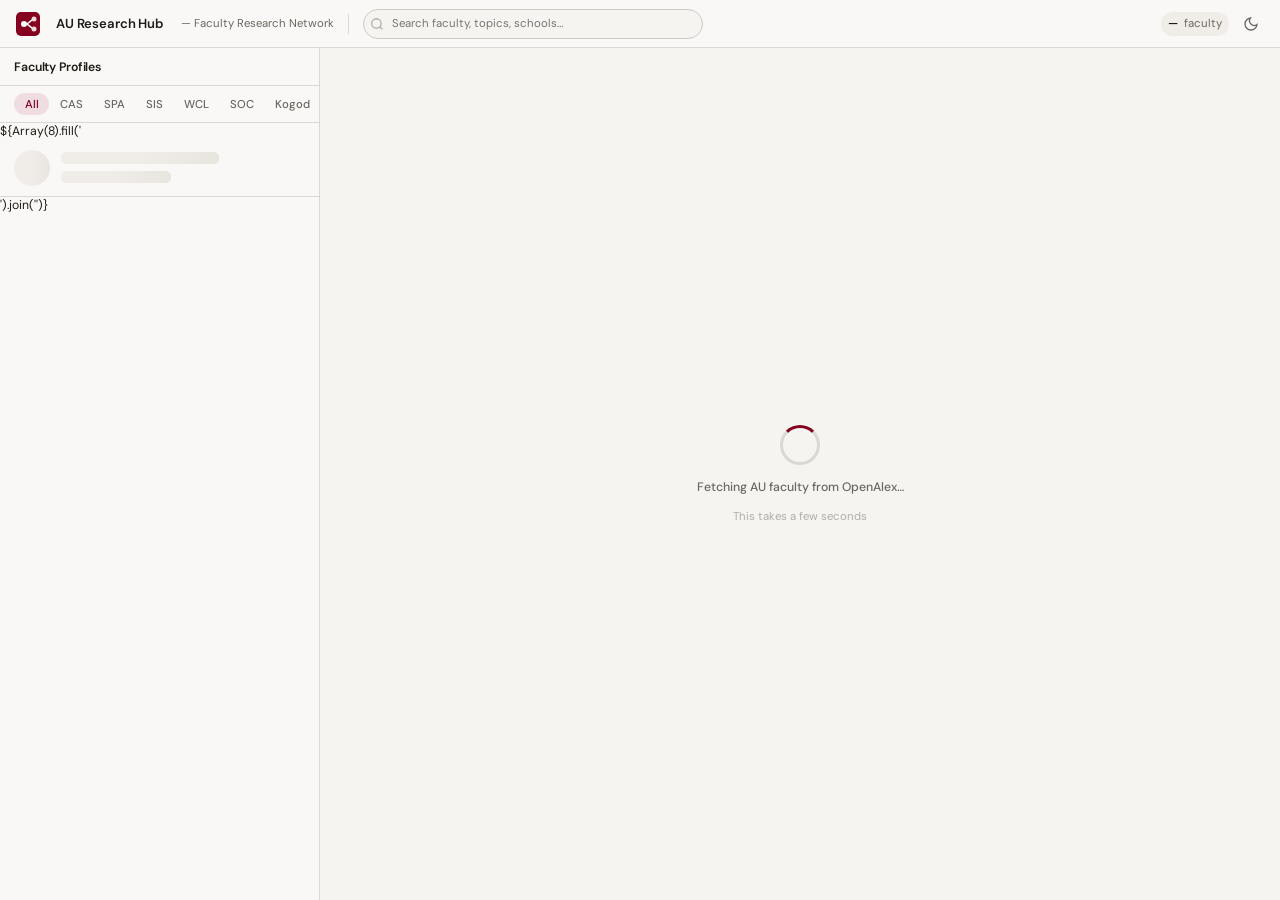
==== index.html @ 13ece017 "Rename au-faculty-network-v2.html to index.html" ====
<!DOCTYPE html>
<html lang="en">
<head>
<meta charset="UTF-8">
<meta name="viewport" content="width=device-width, initial-scale=1.0">
<title>AU Faculty Research Hub v2 — with Grant Data</title>
<link rel="preconnect" href="https://fonts.googleapis.com">
<link rel="preconnect" href="https://fonts.gstatic.com" crossorigin>
<link href="https://fonts.googleapis.com/css2?family=DM+Sans:ital,opsz,wght@0,9..40,300..700;1,9..40,300..700&display=swap" rel="stylesheet">
<script src="https://d3js.org/d3.v7.min.js"></script>
<style>
/* ============================================================
   ART DIRECTION: Academic research tool → precise, authoritative, warm
   Palette: AU red accent (#84001E) on warm neutrals
   Typography: DM Sans — clean, professional, legible at small sizes
   Density: dense (data-heavy dashboard)
   ============================================================ */

:root, [data-theme="light"] {
  --color-bg:             #f6f4f1;
  --color-surface:        #f9f8f6;
  --color-surface-2:      #fdfcfb;
  --color-surface-offset: #f0ede9;
  --color-surface-dynamic:#e8e4de;
  --color-divider:        #dbd8d2;
  --color-border:         #cec9c2;
  --color-text:           #1e1b16;
  --color-text-muted:     #6b6760;
  --color-text-faint:     #b0ada8;
  --color-text-inverse:   #f9f8f6;
  --color-primary:        #84001E;
  --color-primary-hover:  #6a0018;
  --color-primary-active: #500012;
  --color-primary-highlight: #f0dde1;
  --color-success:        #3a7a22;
  --color-gold:           #b07a00;
  --color-blue:           #005a8e;
  --color-purple:         #6a2faa;
  --color-teal:           #017070;
  --color-orange:         #b85c00;
  --radius-sm: 0.375rem;
  --radius-md: 0.5rem;
  --radius-lg: 0.75rem;
  --radius-xl: 1rem;
  --radius-full: 9999px;
  --shadow-sm: 0 1px 2px oklch(0.2 0.01 50 / 0.06);
  --shadow-md: 0 4px 12px oklch(0.2 0.01 50 / 0.09);
  --shadow-lg: 0 12px 32px oklch(0.2 0.01 50 / 0.13);
  --transition: 160ms cubic-bezier(0.16, 1, 0.3, 1);
  --font-body: 'DM Sans', 'Helvetica Neue', sans-serif;
  --text-xs:   clamp(0.75rem,  0.7rem  + 0.25vw, 0.8125rem);
  --text-sm:   clamp(0.8125rem,0.78rem + 0.2vw,  0.875rem);
  --text-base: clamp(0.875rem, 0.85rem + 0.2vw,  0.9375rem);
  --text-lg:   clamp(1rem,     0.95rem + 0.35vw, 1.125rem);
  --text-xl:   clamp(1.125rem, 1rem    + 0.75vw, 1.375rem);
  --space-1: 0.25rem; --space-2: 0.5rem; --space-3: 0.75rem;
  --space-4: 1rem;    --space-5: 1.25rem;--space-6: 1.5rem;
  --space-8: 2rem;    --space-10: 2.5rem;--space-12: 3rem;
}
[data-theme="dark"] {
  --color-bg:             #141210;
  --color-surface:        #1a1714;
  --color-surface-2:      #1e1c19;
  --color-surface-offset: #1c1a17;
  --color-surface-dynamic:#2a2825;
  --color-divider:        #242220;
  --color-border:         #363330;
  --color-text:           #ccc9c4;
  --color-text-muted:     #766f67;
  --color-text-faint:     #504c47;
  --color-text-inverse:   #2a2724;
  --color-primary:        #e05a7a;
  --color-primary-hover:  #f07090;
  --color-primary-active: #f890a8;
  --color-primary-highlight: #3a1f24;
  --color-success:        #5faa3f;
  --color-gold:           #e8af34;
  --color-blue:           #5591c7;
  --color-purple:         #a86fdf;
  --color-teal:           #4f98a3;
  --color-orange:         #fdab43;
  --shadow-sm: 0 1px 2px oklch(0 0 0 / 0.25);
  --shadow-md: 0 4px 12px oklch(0 0 0 / 0.35);
  --shadow-lg: 0 12px 32px oklch(0 0 0 / 0.45);
}
@media (prefers-color-scheme: dark) {
  :root:not([data-theme]) {
    --color-bg: #141210; --color-surface: #1a1714; --color-surface-2: #1e1c19;
    --color-surface-offset: #1c1a17; --color-surface-dynamic: #2a2825;
    --color-divider: #242220; --color-border: #363330;
    --color-text: #ccc9c4; --color-text-muted: #766f67; --color-text-faint: #504c47;
    --color-text-inverse: #2a2724;
    --color-primary: #e05a7a; --color-primary-hover: #f07090; --color-primary-active: #f890a8;
    --color-primary-highlight: #3a1f24;
    --shadow-sm: 0 1px 2px oklch(0 0 0 / 0.25);
    --shadow-md: 0 4px 12px oklch(0 0 0 / 0.35);
    --shadow-lg: 0 12px 32px oklch(0 0 0 / 0.45);
  }
}

*, *::before, *::after { box-sizing: border-box; margin: 0; padding: 0; }
html, body { height: 100%; overflow: hidden; font-family: var(--font-body); font-size: var(--text-sm); color: var(--color-text); background: var(--color-bg); -webkit-font-smoothing: antialiased; }
button { cursor: pointer; border: none; background: none; font: inherit; color: inherit; }
input { font: inherit; color: inherit; }
a { color: var(--color-primary); text-decoration: none; }
a:hover { text-decoration: underline; }
::selection { background: oklch(from var(--color-primary) l c h / 0.18); color: var(--color-text); }
:focus-visible { outline: 2px solid var(--color-primary); outline-offset: 2px; border-radius: var(--radius-sm); }
@media (prefers-reduced-motion: reduce) { *, *::before, *::after { animation-duration: 0.01ms !important; transition-duration: 0.01ms !important; } }

/* ── App Shell ── */
.app {
  display: grid;
  grid-template-columns: 320px 1fr;
  grid-template-rows: 48px 1fr;
  height: 100dvh;
}

/* ── Top Bar ── */
.topbar {
  grid-column: 1 / -1;
  display: flex;
  align-items: center;
  gap: var(--space-4);
  padding: 0 var(--space-4);
  background: var(--color-surface);
  border-bottom: 1px solid var(--color-divider);
  z-index: 20;
}
.topbar-logo {
  display: flex;
  align-items: center;
  gap: var(--space-2);
  flex-shrink: 0;
}
.topbar-logo svg { width: 28px; height: 28px; }
.topbar-title {
  font-size: var(--text-base);
  font-weight: 600;
  letter-spacing: -0.01em;
  white-space: nowrap;
}
.topbar-subtitle {
  font-size: var(--text-xs);
  color: var(--color-text-muted);
  margin-left: var(--space-1);
  display: none;
}
@media (min-width: 700px) { .topbar-subtitle { display: inline; } }
.topbar-divider { width: 1px; height: 20px; background: var(--color-divider); flex-shrink: 0; }
.topbar-search {
  flex: 1;
  max-width: 340px;
  position: relative;
}
.topbar-search input {
  width: 100%;
  height: 30px;
  padding: 0 var(--space-3) 0 var(--space-8);
  background: var(--color-bg);
  border: 1px solid var(--color-border);
  border-radius: var(--radius-full);
  font-size: var(--text-xs);
  outline: none;
  transition: border-color var(--transition), box-shadow var(--transition);
}
.topbar-search input:focus { border-color: var(--color-primary); box-shadow: 0 0 0 3px oklch(from var(--color-primary) l c h / 0.12); }
.topbar-search .search-icon {
  position: absolute;
  left: var(--space-2);
  top: 50%;
  transform: translateY(-50%);
  color: var(--color-text-faint);
  pointer-events: none;
}
.topbar-actions { display: flex; align-items: center; gap: var(--space-2); margin-left: auto; }
.btn-icon {
  width: 30px; height: 30px;
  display: flex; align-items: center; justify-content: center;
  border-radius: var(--radius-md);
  color: var(--color-text-muted);
  transition: background var(--transition), color var(--transition);
}
.btn-icon:hover { background: var(--color-surface-offset); color: var(--color-text); }
.stat-pill {
  display: flex; align-items: center; gap: var(--space-1);
  padding: 0 var(--space-2);
  height: 24px;
  background: var(--color-surface-offset);
  border-radius: var(--radius-full);
  font-size: var(--text-xs);
  color: var(--color-text-muted);
  white-space: nowrap;
}
.stat-pill strong { color: var(--color-text); font-weight: 600; }

/* ── Left Panel: Profiles Directory ── */
.profiles-panel {
  grid-column: 1;
  grid-row: 2;
  display: flex;
  flex-direction: column;
  background: var(--color-surface);
  border-right: 1px solid var(--color-divider);
  overflow: hidden;
}
.panel-header {
  padding: var(--space-3) var(--space-4);
  border-bottom: 1px solid var(--color-divider);
  display: flex;
  align-items: center;
  justify-content: space-between;
  flex-shrink: 0;
}
.panel-header h2 {
  font-size: var(--text-sm);
  font-weight: 600;
  letter-spacing: -0.01em;
}
.panel-tabs {
  display: flex;
  gap: 0;
  padding: var(--space-2) var(--space-4);
  border-bottom: 1px solid var(--color-divider);
  flex-shrink: 0;
  overflow-x: auto;
}
.panel-tab {
  padding: var(--space-1) var(--space-3);
  font-size: var(--text-xs);
  font-weight: 500;
  border-radius: var(--radius-full);
  color: var(--color-text-muted);
  white-space: nowrap;
  transition: background var(--transition), color var(--transition);
}
.panel-tab:hover { background: var(--color-surface-offset); color: var(--color-text); }
.panel-tab.active { background: var(--color-primary-highlight); color: var(--color-primary); }
.panel-tab.active:hover { background: var(--color-primary-highlight); }
.profiles-list {
  flex: 1;
  overflow-y: auto;
  overscroll-behavior: contain;
}
.profile-card {
  display: flex;
  align-items: flex-start;
  gap: var(--space-3);
  padding: var(--space-3) var(--space-4);
  border-bottom: 1px solid var(--color-divider);
  cursor: pointer;
  transition: background var(--transition);
  position: relative;
}
.profile-card:hover { background: var(--color-surface-offset); }
.profile-card.active { background: var(--color-primary-highlight); }
.profile-avatar {
  width: 36px; height: 36px;
  border-radius: var(--radius-full);
  display: flex; align-items: center; justify-content: center;
  font-weight: 700;
  font-size: var(--text-sm);
  flex-shrink: 0;
  color: white;
}
.profile-info { flex: 1; min-width: 0; }
.profile-name {
  font-size: var(--text-sm);
  font-weight: 600;
  letter-spacing: -0.01em;
  white-space: nowrap;
  overflow: hidden;
  text-overflow: ellipsis;
}
.profile-dept {
  font-size: var(--text-xs);
  color: var(--color-text-muted);
  margin-top: 1px;
  white-space: nowrap;
  overflow: hidden;
  text-overflow: ellipsis;
}
.profile-meta {
  display: flex;
  gap: var(--space-2);
  margin-top: var(--space-1);
  flex-wrap: wrap;
}
.profile-badge {
  font-size: 11px;
  padding: 1px var(--space-2);
  border-radius: var(--radius-full);
  font-weight: 500;
  background: var(--color-surface-offset);
  color: var(--color-text-muted);
  border: 1px solid var(--color-border);
}
.profile-stat {
  font-size: 11px;
  color: var(--color-text-muted);
  display: flex; align-items: center; gap: 2px;
}
.profile-seeking {
  position: absolute;
  top: var(--space-3);
  right: var(--space-3);
  width: 8px; height: 8px;
  border-radius: 50%;
  background: var(--color-success);
  border: 2px solid var(--color-surface);
  title: "Open to collaboration";
}
/* skeleton */
@keyframes shimmer { 0%{background-position:-200% 0} 100%{background-position:200% 0} }
.skeleton {
  background: linear-gradient(90deg, var(--color-surface-offset) 25%, var(--color-surface-dynamic) 50%, var(--color-surface-offset) 75%);
  background-size: 200% 100%;
  animation: shimmer 1.4s ease-in-out infinite;
  border-radius: var(--radius-sm);
}
.skel-card { padding: var(--space-3) var(--space-4); display:flex; gap:var(--space-3); border-bottom:1px solid var(--color-divider); }
.skel-avatar { width:36px; height:36px; border-radius:50%; flex-shrink:0; }
.skel-lines { flex:1; display:flex; flex-direction:column; gap:var(--space-2); padding-top:2px; }
.skel-line { height:12px; }

/* ── Right Panel: Network Map ── */
.network-panel {
  grid-column: 2;
  grid-row: 2;
  display: flex;
  flex-direction: column;
  overflow: hidden;
  position: relative;
}
.network-toolbar {
  display: flex;
  align-items: center;
  gap: var(--space-3);
  padding: var(--space-2) var(--space-4);
  background: var(--color-surface);
  border-bottom: 1px solid var(--color-divider);
  flex-shrink: 0;
  flex-wrap: wrap;
}
.toolbar-label {
  font-size: var(--text-xs);
  color: var(--color-text-muted);
  font-weight: 500;
  white-space: nowrap;
}
.filter-chips {
  display: flex;
  gap: var(--space-1);
  flex-wrap: wrap;
}
.chip {
  padding: 3px var(--space-3);
  font-size: var(--text-xs);
  font-weight: 500;
  border-radius: var(--radius-full);
  border: 1px solid var(--color-border);
  background: var(--color-surface-2);
  color: var(--color-text-muted);
  cursor: pointer;
  transition: all var(--transition);
  white-space: nowrap;
}
.chip:hover { border-color: var(--color-primary); color: var(--color-primary); }
.chip.active { background: var(--color-primary); border-color: var(--color-primary); color: white; }
.toolbar-sep { width:1px; height:18px; background:var(--color-divider); flex-shrink:0; }
.slider-group { display:flex; align-items:center; gap:var(--space-2); }
.slider-group input[type=range] {
  width: 80px;
  accent-color: var(--color-primary);
  cursor: pointer;
}
.btn-reset {
  padding: 4px var(--space-3);
  font-size: var(--text-xs);
  font-weight: 500;
  border-radius: var(--radius-md);
  border: 1px solid var(--color-border);
  background: var(--color-surface-2);
  color: var(--color-text-muted);
  transition: all var(--transition);
  margin-left: auto;
}
.btn-reset:hover { border-color: var(--color-text-muted); color: var(--color-text); }

/* ── SVG Canvas ── */
#network-svg {
  flex: 1;
  width: 100%;
  height: 100%;
  display: block;
  cursor: grab;
}
#network-svg:active { cursor: grabbing; }

/* ── Profile Detail Drawer ── */
.detail-drawer {
  position: absolute;
  top: 0; right: 0;
  width: 340px;
  height: 100%;
  background: var(--color-surface-2);
  border-left: 1px solid var(--color-divider);
  display: flex;
  flex-direction: column;
  transform: translateX(100%);
  transition: transform 280ms cubic-bezier(0.16, 1, 0.3, 1);
  z-index: 10;
  overflow: hidden;
  box-shadow: var(--shadow-lg);
}
.detail-drawer.open { transform: translateX(0); }
.drawer-header {
  padding: var(--space-4);
  border-bottom: 1px solid var(--color-divider);
  display: flex;
  align-items: flex-start;
  gap: var(--space-3);
  flex-shrink: 0;
}
.drawer-avatar {
  width: 48px; height: 48px;
  border-radius: var(--radius-full);
  display: flex; align-items: center; justify-content: center;
  font-weight: 700;
  font-size: var(--text-lg);
  color: white;
  flex-shrink: 0;
}
.drawer-name-block { flex: 1; min-width: 0; }
.drawer-name { font-size: var(--text-lg); font-weight: 700; letter-spacing: -0.02em; line-height: 1.2; }
.drawer-dept { font-size: var(--text-xs); color: var(--color-text-muted); margin-top: 2px; }
.drawer-school-badge {
  display: inline-block;
  margin-top: var(--space-1);
  padding: 2px var(--space-2);
  border-radius: var(--radius-full);
  font-size: 11px;
  font-weight: 600;
  color: white;
}
.btn-close-drawer {
  width: 28px; height: 28px;
  display: flex; align-items: center; justify-content: center;
  border-radius: var(--radius-md);
  color: var(--color-text-muted);
  flex-shrink: 0;
  transition: background var(--transition);
}
.btn-close-drawer:hover { background: var(--color-surface-offset); color: var(--color-text); }
.drawer-stats {
  display: grid;
  grid-template-columns: 1fr 1fr 1fr;
  gap: 1px;
  background: var(--color-divider);
  flex-shrink: 0;
}
.drawer-stat {
  padding: var(--space-3);
  background: var(--color-surface-2);
  text-align: center;
}
.drawer-stat-value {
  font-size: var(--text-xl);
  font-weight: 700;
  letter-spacing: -0.02em;
  font-variant-numeric: tabular-nums;
}
.drawer-stat-label {
  font-size: var(--text-xs);
  color: var(--color-text-muted);
  margin-top: 1px;
}
.drawer-body {
  flex: 1;
  overflow-y: auto;
  overscroll-behavior: contain;
  padding: var(--space-4);
}
.drawer-section-title {
  font-size: var(--text-xs);
  font-weight: 600;
  text-transform: uppercase;
  letter-spacing: 0.06em;
  color: var(--color-text-muted);
  margin-bottom: var(--space-2);
  margin-top: var(--space-4);
}
.drawer-section-title:first-child { margin-top: 0; }
.topic-chips { display: flex; flex-wrap: wrap; gap: var(--space-1); margin-bottom: var(--space-2); }
.topic-chip {
  padding: 3px var(--space-2);
  font-size: 11px;
  border-radius: var(--radius-full);
  background: var(--color-surface-offset);
  color: var(--color-text-muted);
  border: 1px solid var(--color-border);
}
.pub-item {
  padding: var(--space-2) 0;
  border-bottom: 1px solid var(--color-divider);
  font-size: var(--text-xs);
  line-height: 1.5;
}
.pub-item:last-child { border-bottom: none; }
.pub-title { color: var(--color-text); font-weight: 500; }
.pub-meta { color: var(--color-text-muted); margin-top: 2px; }
.collab-item {
  display: flex;
  align-items: center;
  gap: var(--space-2);
  padding: var(--space-2) var(--space-2);
  border-radius: var(--radius-md);
  cursor: pointer;
  transition: background var(--transition);
  text-decoration: none;
  color: inherit;
}
.collab-item:hover { background: var(--color-surface-offset); }
.collab-avatar {
  width: 28px; height: 28px;
  border-radius: var(--radius-full);
  display: flex; align-items: center; justify-content: center;
  font-size: 11px; font-weight: 700; color: white;
  flex-shrink: 0;
}
.collab-name { font-size: var(--text-xs); font-weight: 600; }
.collab-shared { font-size: 11px; color: var(--color-text-muted); }
.drawer-openalex-link {
  display: flex;
  align-items: center;
  gap: var(--space-1);
  padding: var(--space-3) var(--space-4);
  border-top: 1px solid var(--color-divider);
  font-size: var(--text-xs);
  color: var(--color-text-muted);
  text-decoration: none;
  flex-shrink: 0;
  transition: background var(--transition);
}
.drawer-openalex-link:hover { background: var(--color-surface-offset); color: var(--color-text); text-decoration: none; }

/* ── Loading overlay ── */
.loading-overlay {
  position: absolute;
  inset: 0;
  display: flex;
  flex-direction: column;
  align-items: center;
  justify-content: center;
  background: var(--color-bg);
  z-index: 30;
  gap: var(--space-4);
  transition: opacity 400ms ease;
}
.loading-overlay.hidden { opacity: 0; pointer-events: none; }
.loading-spinner {
  width: 40px; height: 40px;
  border: 3px solid var(--color-divider);
  border-top-color: var(--color-primary);
  border-radius: 50%;
  animation: spin 0.8s linear infinite;
}
@keyframes spin { to { transform: rotate(360deg); } }
.loading-text { font-size: var(--text-sm); color: var(--color-text-muted); font-weight: 500; }
.loading-sub { font-size: var(--text-xs); color: var(--color-text-faint); }

/* ── Empty / Error states ── */
.empty-state {
  display: flex; flex-direction: column; align-items: center;
  justify-content: center; padding: var(--space-10); text-align: center;
  color: var(--color-text-muted); height: 200px;
}
.empty-state svg { color: var(--color-text-faint); margin-bottom: var(--space-3); }
.empty-state p { font-size: var(--text-xs); max-width: 22ch; }

/* ── D3 network styles ── */
.node circle { stroke-width: 1.5; cursor: pointer; transition: opacity 200ms; }
.node circle:hover { stroke-width: 2.5; }
.node text { pointer-events: none; font-family: var(--font-body); }
.node-label { opacity: 0; transition: opacity 200ms; }
.link { stroke-opacity: 0.3; transition: stroke-opacity 200ms; cursor: pointer; }
.link.highlighted { stroke-opacity: 0.85; }
.grant-link { stroke-opacity: 0.6; transition: stroke-opacity 200ms; cursor: pointer; }
.grant-link.highlighted { stroke-opacity: 1; }
.grant-link.dimmed { stroke-opacity: 0.04; }
.node.dimmed circle { opacity: 0.15; }
.node.dimmed text { opacity: 0.08; }
.link.dimmed { stroke-opacity: 0.04; }

/* ── Grant cards in drawer ── */
.grant-item { padding: var(--space-2) 0; border-bottom: 1px solid var(--color-divider); }
.grant-item:last-child { border-bottom: none; }
.grant-header { display: flex; align-items: flex-start; gap: var(--space-2); margin-bottom: 3px; }
.grant-agency {
  font-size: 10px; font-weight: 700; padding: 1px 6px;
  border-radius: var(--radius-full); flex-shrink: 0;
  letter-spacing: 0.04em; color: white;
}
.grant-agency.NIH  { background: #2563a8; }
.grant-agency.NSF  { background: #1a6b3a; }
.grant-agency.FED  { background: #7c3aed; }
.grant-title { font-size: var(--text-xs); font-weight: 500; color: var(--color-text); line-height: 1.4; }
.grant-meta  { font-size: 11px; color: var(--color-text-muted); margin-top: 2px; }

/* ── Legend + source toggles in toolbar ── */
.legend-item { display: flex; align-items: center; gap: 5px; font-size: var(--text-xs); color: var(--color-text-muted); white-space: nowrap; }
.legend-line { width: 18px; height: 3px; border-radius: 2px; flex-shrink: 0; }
.source-toggle {
  display: flex; align-items: center; gap: 5px;
  padding: 3px var(--space-3); font-size: var(--text-xs); font-weight: 500;
  border-radius: var(--radius-full); border: 1px solid var(--color-border);
  background: var(--color-surface-2); color: var(--color-text-muted);
  cursor: pointer; transition: all var(--transition);
}
.source-toggle .dot { width: 7px; height: 7px; border-radius: 50%; background: currentColor; flex-shrink: 0; }
.source-toggle.pub.active  { border-color: var(--color-primary); color: var(--color-primary); }
.source-toggle.grant.active { border-color: var(--color-gold);    color: var(--color-gold); }

/* ── View filter chips (All / Publications / Grants) ── */
.view-chip { padding: 3px var(--space-3); font-size: var(--text-xs); font-weight: 500; border-radius: var(--radius-full); border: 1px solid var(--color-border); background: var(--color-surface-2); color: var(--color-text-muted); cursor: pointer; transition: all var(--transition); white-space: nowrap; }
.view-chip:hover { border-color: var(--color-text-muted); color: var(--color-text); }
.view-chip.active[data-view="all"]          { background: var(--color-text); border-color: var(--color-text); color: var(--color-surface); }
.view-chip.active[data-view="publications"] { background: var(--color-primary); border-color: var(--color-primary); color: white; }
.view-chip.active[data-view="grants"]       { background: var(--color-gold); border-color: var(--color-gold); color: white; }

/* ── Grant-only stub nodes in profile list ── */
.profile-card.grant-only { border-left: 3px solid var(--color-gold); }
.grant-only-badge { font-size: 10px; padding: 1px 6px; border-radius: var(--radius-full); border: 1px solid var(--color-gold); color: var(--color-gold); background: color-mix(in srgb, var(--color-gold) 8%, transparent); font-weight: 600; }

/* ── Tooltip ── */
.net-tooltip {
  position: absolute;
  pointer-events: none;
  background: var(--color-surface-2);
  border: 1px solid var(--color-border);
  border-radius: var(--radius-md);
  padding: var(--space-2) var(--space-3);
  font-size: var(--text-xs);
  box-shadow: var(--shadow-md);
  max-width: 200px;
  z-index: 5;
  opacity: 0;
  transition: opacity 120ms;
}
.net-tooltip.visible { opacity: 1; }
.net-tooltip strong { display: block; font-weight: 600; margin-bottom: 2px; }
</style>
</head>
<body>

<div class="app" id="app">

  <!-- TOP BAR -->
  <header class="topbar" role="banner">
    <div class="topbar-logo" aria-label="AU Faculty Research Hub">
      <svg viewBox="0 0 28 28" fill="none" aria-hidden="true">
        <rect x="2" y="2" width="24" height="24" rx="5" fill="var(--color-primary)"/>
        <circle cx="10" cy="14" r="3" fill="white"/>
        <circle cx="20" cy="9" r="2.5" fill="white" opacity="0.85"/>
        <circle cx="20" cy="19" r="2.5" fill="white" opacity="0.85"/>
        <line x1="13" y1="14" x2="17.5" y2="10.3" stroke="white" stroke-width="1.5" stroke-linecap="round"/>
        <line x1="13" y1="14" x2="17.5" y2="17.7" stroke="white" stroke-width="1.5" stroke-linecap="round"/>
      </svg>
    </div>
    <span class="topbar-title">AU Research Hub</span>
    <span class="topbar-subtitle">— Faculty Research Network</span>
    <div class="topbar-divider"></div>
    <div class="topbar-search">
      <svg class="search-icon" width="14" height="14" viewBox="0 0 24 24" fill="none" stroke="currentColor" stroke-width="2.2" aria-hidden="true"><circle cx="11" cy="11" r="8"/><path d="m21 21-4.35-4.35"/></svg>
      <input type="search" id="global-search" placeholder="Search faculty, topics, schools…" aria-label="Search faculty">
    </div>
    <div class="topbar-actions">
      <div class="stat-pill" id="stat-faculty"><strong id="stat-count">—</strong>&nbsp;faculty</div>
      <div class="stat-pill" id="stat-connections" style="display:none"><strong id="conn-count">—</strong>&nbsp;connections</div>
      <div class="stat-pill" id="stat-grants" style="display:none"><strong id="grant-count">—</strong>&nbsp;grants</div>
      <button class="btn-icon" id="theme-toggle" data-theme-toggle aria-label="Toggle dark mode">
        <svg width="16" height="16" viewBox="0 0 24 24" fill="none" stroke="currentColor" stroke-width="2"><path d="M21 12.79A9 9 0 1 1 11.21 3 7 7 0 0 0 21 12.79z"/></svg>
      </button>
    </div>
  </header>

  <!-- PROFILES PANEL (left) -->
  <aside class="profiles-panel" aria-label="Faculty directory">
    <div class="panel-header">
      <h2>Faculty Profiles</h2>
      <span id="filtered-count" style="font-size:var(--text-xs);color:var(--color-text-muted)"></span>
    </div>
    <nav class="panel-tabs" role="tablist" aria-label="Filter by school">
      <button class="panel-tab active" role="tab" data-school="ALL" aria-selected="true">All</button>
      <button class="panel-tab" role="tab" data-school="CAS">CAS</button>
      <button class="panel-tab" role="tab" data-school="SPA">SPA</button>
      <button class="panel-tab" role="tab" data-school="SIS">SIS</button>
      <button class="panel-tab" role="tab" data-school="WCL">WCL</button>
      <button class="panel-tab" role="tab" data-school="SOC">SOC</button>
      <button class="panel-tab" role="tab" data-school="Kogod">Kogod</button>
      <button class="panel-tab" role="tab" data-school="SOE">SOE</button>
    </nav>
    <div class="profiles-list" id="profiles-list" role="list" aria-label="Faculty list">
      <!-- skeleton placeholders -->
      <div id="skeletons">
        ${Array(8).fill('<div class="skel-card"><div class="skeleton skel-avatar"></div><div class="skel-lines"><div class="skeleton skel-line" style="width:65%"></div><div class="skeleton skel-line" style="width:45%"></div></div></div>').join('')}
      </div>
    </div>
  </aside>

  <!-- NETWORK PANEL (right) -->
  <main class="network-panel" aria-label="Research collaboration network">
    <div class="network-toolbar" role="toolbar" aria-label="Network controls">
      <span class="toolbar-label">School:</span>
      <div class="filter-chips" id="net-school-filters" role="group" aria-label="Filter by school">
        <button class="chip active" data-school="ALL">All</button>
        <button class="chip" data-school="CAS">CAS</button>
        <button class="chip" data-school="SPA">SPA</button>
        <button class="chip" data-school="SIS">SIS</button>
        <button class="chip" data-school="WCL">WCL</button>
        <button class="chip" data-school="SOC">SOC</button>
        <button class="chip" data-school="Kogod">Kogod</button>
        <button class="chip" data-school="SOE">SOE</button>
      </div>
      <div class="toolbar-sep"></div>
      <div class="slider-group">
        <span class="toolbar-label">Min. connections:</span>
        <input type="range" id="strength-slider" min="1" max="5" value="1" aria-label="Minimum shared topics">
        <span class="toolbar-label" id="strength-val">1</span>
      </div>
      <div class="toolbar-sep"></div>
      <span class="toolbar-label">View:</span>
      <button class="view-chip active" data-view="all" id="view-all">All</button>
      <button class="view-chip" data-view="publications" id="view-publications">Publications</button>
      <button class="view-chip" data-view="grants" id="view-grants">Grants</button>
      <div class="toolbar-sep"></div>
      <div class="legend-item">
        <div class="legend-line" style="background:var(--color-primary)"></div>
        <span>Shared topics</span>
      </div>
      <div class="legend-item">
        <div class="legend-line" style="background:var(--color-gold)"></div>
        <span>Shared grants</span>
      </div>
      <div class="legend-item">
        <svg width="14" height="14" viewBox="0 0 14 14" fill="none" aria-hidden="true">
          <circle cx="7" cy="7" r="6" stroke="var(--color-gold)" stroke-width="1.8"/>
        </svg>
        <span>Has grant</span>
      </div>
      <div class="legend-item">
        <svg width="14" height="14" viewBox="0 0 14 14" fill="none" aria-hidden="true">
          <circle cx="7" cy="7" r="6" stroke="var(--color-gold)" stroke-width="1.5" stroke-dasharray="3,2"/>
        </svg>
        <span>Grant record only</span>
      </div>
      <button class="btn-reset" id="reset-view">Reset View</button>
    </div>
    <svg id="network-svg" aria-label="Faculty collaboration network graph">
      <g id="svg-root"></g>
    </svg>
    <!-- Profile Detail Drawer -->
    <aside class="detail-drawer" id="detail-drawer" aria-label="Faculty detail" aria-hidden="true">
      <div class="drawer-header" id="drawer-header">
        <div class="drawer-avatar" id="drawer-avatar"></div>
        <div class="drawer-name-block">
          <div class="drawer-name" id="drawer-name"></div>
          <div class="drawer-dept" id="drawer-dept"></div>
          <span class="drawer-school-badge" id="drawer-school-badge"></span>
        </div>
        <button class="btn-close-drawer" id="close-drawer" aria-label="Close detail panel">
          <svg width="16" height="16" viewBox="0 0 24 24" fill="none" stroke="currentColor" stroke-width="2.2"><path d="M18 6 6 18M6 6l12 12"/></svg>
        </button>
      </div>
      <div class="drawer-stats" id="drawer-stats"></div>
      <div class="drawer-body" id="drawer-body"></div>
      <a class="drawer-openalex-link" id="drawer-openalex-link" target="_blank" rel="noopener noreferrer">
        <svg width="13" height="13" viewBox="0 0 24 24" fill="none" stroke="currentColor" stroke-width="2"><path d="M18 13v6a2 2 0 0 1-2 2H5a2 2 0 0 1-2-2V8a2 2 0 0 1 2-2h6"/><polyline points="15 3 21 3 21 9"/><line x1="10" y1="14" x2="21" y2="3"/></svg>
        View full profile on OpenAlex
      </a>
    </aside>
    <div class="net-tooltip" id="net-tooltip"></div>
    <!-- Loading overlay -->
    <div class="loading-overlay" id="loading-overlay" aria-live="polite">
      <div class="loading-spinner"></div>
      <div class="loading-text" id="loading-text">Fetching AU faculty from OpenAlex…</div>
      <div class="loading-sub" id="loading-sub">This takes a few seconds</div>
    </div>
  </main>
</div>

<script>
// ============================================================
//  DATA & STATE
// ============================================================
const AU_INSTITUTION = 'I181401687';
const API_BASE = 'https://api.openalex.org';
const MAILTO = 'research@american.edu';

const SCHOOL_COLORS = {
  'CAS':          '#84001E',
  'SPA':          '#005a8e',
  'SIS':          '#017070',
  'WCL':          '#3a7a22',
  'SOC':          '#c2185b',
  'Kogod':        '#6a2faa',
  'SOE':          '#455a64',
  'Other':        '#6b6760',
  'Grant Record': '#9a6e00'   // grant-only stub nodes
};

// Topic keyword → school scoring (score each school, pick highest)
const TOPIC_SCHOOL_MAP = [
  { keywords: ['international relations','foreign policy','diplomacy','geopolitics','global governance','transnational','human security','development aid','asylum','refugee'], school: 'SIS', weight: 3 },
  { keywords: ['international','global','foreign','conflict','war','peace','migration','multilateral'], school: 'SIS', weight: 1 },
  { keywords: ['constitutional law','criminal law','litigation','legal theory','judicial','tort','contract law','international law','intellectual property law'], school: 'WCL', weight: 3 },
  { keywords: ['law','legal','justice','court','constitutional','criminal','rights'], school: 'WCL', weight: 1 },
  { keywords: ['public administration','public policy','government reform','nonprofit','regulatory','electoral system','congress','senate'], school: 'SPA', weight: 3 },
  { keywords: ['public admin','governance','government','policy','politics','election','democracy','budget'], school: 'SPA', weight: 1 },
  { keywords: ['journalism','broadcast','public relations','advertising','digital media','film studies','media literacy'], school: 'SOC', weight: 3 },
  { keywords: ['communication','media','journalism','film'], school: 'SOC', weight: 1 },
  { keywords: ['corporate finance','accounting','supply chain','consumer behavior','organizational behavior','entrepreneurship'], school: 'Kogod', weight: 3 },
  { keywords: ['business','management','finance','marketing','economics','trade'], school: 'Kogod', weight: 1 },
  { keywords: ['curriculum development','special education','higher education policy','teacher training','educational assessment'], school: 'SOE', weight: 3 },
  { keywords: ['education','teaching','learning','pedagogy','student'], school: 'SOE', weight: 1 },
];

function inferSchool(author) {
  const allTopicText = (author.topics || []).map(t => (t.display_name||'').toLowerCase()).join(' ');
  const scores = {};
  for (const { keywords, school, weight } of TOPIC_SCHOOL_MAP) {
    const hits = keywords.filter(k => allTopicText.includes(k)).length;
    if (hits > 0) scores[school] = (scores[school] || 0) + hits * weight;
  }
  if (Object.keys(scores).length === 0) return 'CAS';
  return Object.entries(scores).sort((a, b) => b[1] - a[1])[0][0];
}

function getInitials(name) {
  return name.split(' ').filter(Boolean).map(p => p[0]).slice(0,2).join('').toUpperCase();
}

const state = {
  authors: [],
  links: [],        // publication topic links
  grantLinks: [],   // grant co-PI / shared-grant links
  grants: [],       // all grants fetched
  selectedSchool: 'ALL',  // single source of truth — drives both sidebar and network
  minStrength: 1,
  activeAuthorId: null,
  searchQuery: '',
  simulation: null,
  zoom: null,
  viewMode: 'all',       // 'all' | 'publications' | 'grants'
  _hasAutoFit: false,
};

// ============================================================
//  FETCH DATA
// ============================================================
async function fetchPage(page) {
  const url = `${API_BASE}/authors?filter=last_known_institutions.id:${AU_INSTITUTION},works_count:>3&sort=cited_by_count:desc&per_page=100&page=${page}&select=id,display_name,works_count,cited_by_count,topics&mailto=${MAILTO}`;
  const res = await fetch(url);
  if (!res.ok) throw new Error('API error');
  return res.json();
}

async function loadAllFaculty() {
  setLoadingText('Fetching AU faculty from OpenAlex…', 'Loading page 1…');
  const first = await fetchPage(1);
  const total = first.meta.count;
  const pages = Math.ceil(Math.min(total, 400) / 100);
  let all = [...first.results];
  for (let p = 2; p <= pages; p++) {
    setLoadingText(`Loading faculty…`, `Page ${p} of ${pages} — ${all.length} loaded so far`);
    const d = await fetchPage(p);
    all = all.concat(d.results);
  }
  return all.slice(0, 400);
}

function setLoadingText(main, sub='') {
  document.getElementById('loading-text').textContent = main;
  document.getElementById('loading-sub').textContent = sub;
}

async function buildLinks(authors) {
  const links = [];
  const n = authors.length;
  const CHUNK = 25; // yield to UI every 25 outer iterations
  for (let i = 0; i < n; i++) {
    const aTopics = new Set((authors[i].topics || []).map(t => t.id));
    for (let j = i + 1; j < n; j++) {
      const shared = (authors[j].topics || []).filter(t => aTopics.has(t.id));
      if (shared.length >= 1) {
        links.push({
          source: authors[i].id,
          target: authors[j].id,
          strength: shared.length,
          sharedTopics: shared.slice(0, 5).map(t => t.display_name)
        });
      }
    }
    // Yield to browser event loop periodically to prevent freeze
    if (i > 0 && i % CHUNK === 0) {
      const pct = Math.round((i / n) * 100);
      setLoadingText('Building collaboration graph…', `Finding connections… ${pct}%`);
      await new Promise(r => setTimeout(r, 0));
    }
  }
  return links;
}

// ============================================================
//  GRANT DATA — Fetch + Match + Build Links
// ============================================================

// Normalize a name to [first, last] lowercase tokens for matching
function normalizeName(name) {
  return (name || '').toLowerCase().replace(/[^a-z\s\-]/g, '').trim().split(/\s+/).filter(Boolean);
}

// Match a PI name string to a faculty author object (fuzzy: last name + first initial)
function matchPIToFaculty(piName, authors) {
  const parts = normalizeName(piName);
  if (parts.length < 2) return null;
  const piLast  = parts[parts.length - 1];
  const piFirst = parts[0][0];
  return authors.find(a => {
    const ap = normalizeName(a.display_name);
    if (ap.length < 2) return false;
    return ap[ap.length - 1] === piLast && ap[0][0] === piFirst;
  }) || null;
}

// NIH Reporter API v2
async function fetchNIHGrants() {
  try {
    const payload = {
      criteria: {
        org_names: ['AMERICAN UNIVERSITY'],
        fiscal_years: [2019, 2020, 2021, 2022, 2023, 2024, 2025]
      },
      include_fields: ['ProjectNum','ProjectTitle','PrincipalInvestigators','FiscalYear','AwardAmount','AgencyCode','Terms'],
      limit: 500, offset: 0
    };
    const res = await fetch('https://api.reporter.nih.gov/v2/projects/search', {
      method: 'POST',
      headers: { 'Content-Type': 'application/json' },
      body: JSON.stringify(payload)
    });
    if (!res.ok) throw new Error('NIH API error');
    const data = await res.json();
    return (data.results || []).map(g => ({
      // NIH Reporter v2 returns fields in the same casing as include_fields (PascalCase)
      id: g.project_num || g.ProjectNum || String(Math.random()),
      title: g.ProjectTitle || g.project_title || '',
      pis: ((g.PrincipalInvestigators || g.principal_investigators) || [])
            .map(pi => `${pi.first_name||pi.FirstName||''} ${pi.last_name||pi.LastName||''}`.trim())
            .filter(Boolean),
      year: g.FiscalYear || g.fiscal_year,
      amount: g.AwardAmount || g.award_amount || 0,
      agency: 'NIH',
      terms: ((g.Terms || g.terms) || '').split(';').map(t => t.trim()).filter(Boolean).slice(0, 8)
    }));
  } catch(e) {
    console.warn('NIH fetch failed:', e.message);
    return [];
  }
}

// NSF Award Search API
async function fetchNSFGrants() {
  try {
    const params = new URLSearchParams({
      institution: 'american university',
      dateStart: '01/01/2019',
      printFields: 'id,title,pdPIName,startDate,fundsObligatedAmt,abstractText',
      offset: 1
    });
    const res = await fetch(`https://api.nsf.gov/services/v1/awards.json?${params}`);
    if (!res.ok) throw new Error('NSF API error');
    const data = await res.json();
    return (data.response?.award || []).map(g => {
      // NSF name format is often "Last, First" — normalize
      let piName = g.pdPIName || '';
      if (piName.includes(',')) {
        const [last, first] = piName.split(',').map(s => s.trim());
        piName = `${first} ${last}`;
      }
      return {
        id: g.id || String(Math.random()),
        title: g.title || '',
        pis: piName ? [piName] : [],
        year: g.startDate ? parseInt(g.startDate.slice(-4)) : null,
        amount: parseInt(g.fundsObligatedAmt || 0),
        agency: 'NSF',
        terms: []
      };
    });
  } catch(e) {
    console.warn('NSF fetch failed:', e.message);
    return [];
  }
}

// USASpending.gov — returns grants by recipient (no PI names, so used for award totals)
async function fetchUSASpendingGrants() {
  try {
    const payload = {
      filters: {
        recipient_search_text: ['American University'],
        award_type_codes: ['02','03','04','05'],
        time_period: [{ start_date: '2019-01-01', end_date: '2025-12-31' }]
      },
      fields: ['Award ID','Award Amount','Description','awarding_agency','Start Date','recipient_name'],
      limit: 100, page: 1,
      sort: 'Award Amount', order: 'desc'
    };
    const res = await fetch('https://api.usaspending.gov/api/v2/search/spending_by_award/', {
      method: 'POST',
      headers: { 'Content-Type': 'application/json' },
      body: JSON.stringify(payload)
    });
    if (!res.ok) throw new Error('USASpending API error');
    const data = await res.json();
    // USASpending summary doesn't include PI names — return grants with agency info only
    return (data.results || []).map(g => ({
      id: g['Award ID'] || String(Math.random()),
      title: g['Description'] || 'Federal Grant',
      pis: [], // no PI names in summary view
      year: g['Start Date'] ? parseInt(g['Start Date'].slice(0,4)) : null,
      amount: Math.round(g['Award Amount'] || 0),
      agency: 'FED',
      awardingAgency: (g['awarding_agency'] || 'Federal Agency'),
      terms: []
    }));
  } catch(e) {
    console.warn('USASpending fetch failed:', e.message);
    return [];
  }
}

// Build grant-based links between faculty who share a grant (co-PIs)
// Step A: attach grants to already-known authors (for drawer display + gold ring)
function attachGrantsToAuthors(authors, grants) {
  grants.forEach(grant => {
    grant.pis.forEach(pi => {
      const matched = matchPIToFaculty(pi, authors);
      if (matched) {
        matched.grants = matched.grants || [];
        if (!matched.grants.find(g => g.id === grant.id)) {
          matched.grants.push(grant);
        }
        matched._hasGrant = true;
      }
    });
  });
}

// Step B: create lightweight stub nodes for PIs not found in OpenAlex
function buildGrantOnlyNodes(authors, grants) {
  const existingIds = new Set(authors.map(a => a.id));
  const stubs = new Map(); // key → stub author object

  grants.forEach(grant => {
    grant.pis.forEach(pi => {
      const matched = matchPIToFaculty(pi, authors);
      if (!matched) {
        // Normalise the PI name into a stable key
        const key = pi.trim().toLowerCase().replace(/\s+/g, '-');
        if (!stubs.has(key)) {
          const displayName = pi.trim()
            .split(/\s+/)
            .map(w => w.charAt(0).toUpperCase() + w.slice(1).toLowerCase())
            .join(' ');
          stubs.set(key, {
            id: `grant-only-${key}`,
            display_name: displayName,
            school: 'Grant Record',
            works_count: 0,
            cited_by_count: 0,
            topics: [],
            grants: [],
            _grantOnly: true,
            _hasGrant: true
          });
        }
        const stub = stubs.get(key);
        if (!stub.grants.find(g => g.id === grant.id)) {
          stub.grants.push(grant);
        }
      }
    });
  });

  return Array.from(stubs.values());
}

// Step C: build gold edges between any two faculty (or stubs) on the same grant
function buildGrantLinks(authors, grants) {
  const links = [];
  const seen = new Set();

  grants.forEach(grant => {
    const matched = grant.pis
      .map(pi => {
        // Try real authors first, then stubs (which are already in the authors array by now)
        return matchPIToFaculty(pi, authors);
      })
      .filter(Boolean);

    for (let i = 0; i < matched.length; i++) {
      for (let j = i + 1; j < matched.length; j++) {
        const key = [matched[i].id, matched[j].id].sort().join('||');
        if (!seen.has(key)) {
          seen.add(key);
          links.push({
            source: matched[i].id,
            target: matched[j].id,
            strength: 2,
            type: 'grant',
            agencies: [grant.agency],
            grantTitles: [grant.title.slice(0, 80)]
          });
        } else {
          const existing = links.find(l => [l.source, l.target].sort().join('||') === key);
          if (existing) {
            existing.strength++;
            if (!existing.agencies.includes(grant.agency)) existing.agencies.push(grant.agency);
            if (existing.grantTitles.length < 3) existing.grantTitles.push(grant.title.slice(0, 80));
          }
        }
      }
    }
  });

  return links;
}

// ============================================================
//  PROFILES LIST
// ============================================================
function renderProfilesList() {
  const list = document.getElementById('profiles-list');
  const skeletons = document.getElementById('skeletons');
  if (skeletons) skeletons.remove();

  const q = state.searchQuery.toLowerCase();
  let filtered = state.authors.filter(a => {
    if (state.selectedSchool !== 'ALL' && a.school !== state.selectedSchool) return false;
    // viewMode filtering mirrors what the network shows
    if (state.viewMode === 'grants' && !a._hasGrant) return false;
    if (state.viewMode === 'publications' && a._grantOnly) return false;
    if (q) {
      const topics = (a.topics||[]).map(t=>t.display_name||'').join(' ').toLowerCase();
      const grantText = (a.grants||[]).map(g=>g.title+' '+g.agency).join(' ').toLowerCase();
      return a.display_name.toLowerCase().includes(q) || topics.includes(q) || grantText.includes(q);
    }
    return true;
  });

  document.getElementById('filtered-count').textContent =
    filtered.length === state.authors.length ? '' : `${filtered.length} shown`;

  if (!filtered.length) {
    const emptyMsg = state.viewMode === 'grants'
      ? 'No grant records loaded yet — NIH/NSF data may still be fetching, or no AU grants were returned. Check the browser console (F12) for details.'
      : 'No faculty match your search';
    list.innerHTML = `<div class="empty-state"><svg width="32" height="32" viewBox="0 0 24 24" fill="none" stroke="currentColor" stroke-width="1.5" aria-hidden="true"><circle cx="11" cy="11" r="8"/><path d="m21 21-4.35-4.35"/></svg><p>${emptyMsg}</p></div>`;
    return;
  }

  list.innerHTML = filtered.map(a => {
    const color = SCHOOL_COLORS[a.school] || SCHOOL_COLORS.Other;
    const isGrantOnly = !!a._grantOnly;
    const hasGrant = !!a._hasGrant;
    const topTopics = (a.topics||[]).slice(0,2).map(t=>
      `<span class="profile-badge">${t.display_name}</span>`).join('');
    const grantBadge = isGrantOnly
      ? `<span class="grant-only-badge">Grant Record</span>`
      : hasGrant
        ? `<span class="grant-only-badge" style="border-color:var(--color-gold);color:var(--color-gold);">🏛 Has Grant</span>`
        : '';
    const isActive = a.id === state.activeAuthorId;
    const cardClass = `profile-card${isActive?' active':''}${isGrantOnly?' grant-only':''}`;
    // Grant-only stubs show agency names instead of publication stats
    const metaContent = isGrantOnly
      ? `${grantBadge}<span class="profile-stat">${(a.grants||[]).length} grant${(a.grants||[]).length!==1?'s':''}</span>`
      : `${topTopics}${grantBadge}
          <span class="profile-stat">
            <svg width="11" height="11" viewBox="0 0 24 24" fill="none" stroke="currentColor" stroke-width="2" aria-hidden="true"><path d="M2 3h6a4 4 0 0 1 4 4v14a3 3 0 0 0-3-3H2z"/><path d="M22 3h-6a4 4 0 0 0-4 4v14a3 3 0 0 1 3-3h7z"/></svg>
            ${a.works_count}
          </span>
          <span class="profile-stat">
            <svg width="11" height="11" viewBox="0 0 24 24" fill="none" stroke="currentColor" stroke-width="2" aria-hidden="true"><polyline points="22 12 18 12 15 21 9 3 6 12 2 12"/></svg>
            ${(a.cited_by_count||0).toLocaleString()}
          </span>`;
    return `<div class="${cardClass}" role="listitem" data-id="${a.id}" tabindex="0" aria-pressed="${isActive}">
      <div class="profile-avatar" style="background:${color};${isGrantOnly?'border:2px dashed var(--color-gold);':''}">${getInitials(a.display_name)}</div>
      <div class="profile-info">
        <div class="profile-name">${a.display_name}</div>
        <div class="profile-dept">${isGrantOnly ? 'Grant Record' : a.school}</div>
        <div class="profile-meta">${metaContent}</div>
      </div>
    </div>`;
  }).join('');

  list.querySelectorAll('.profile-card').forEach(card => {
    card.addEventListener('click', () => selectAuthor(card.dataset.id));
    card.addEventListener('keydown', e => { if (e.key==='Enter'||e.key===' ') { e.preventDefault(); selectAuthor(card.dataset.id); }});
  });
}

// ============================================================
//  AUTHOR SELECTION — syncs both panels
// ============================================================
function selectAuthor(id) {
  state.activeAuthorId = id;
  const author = state.authors.find(a => a.id === id);
  if (!author) return;
  // If this author is hidden by the current school filter, clear it so they appear
  if (state.selectedSchool !== 'ALL' && author.school !== state.selectedSchool) {
    setSchoolFilter('ALL');
  } else {
    renderProfilesList();
  }
  openDrawer(author);
  highlightNode(id);
  // Scroll left panel card into view
  const card = document.querySelector(`.profile-card[data-id="${id}"]`);
  if (card) card.scrollIntoView({ block: 'nearest', behavior: 'smooth' });
  // Pan to node in network if it exists
  if (nodeSel && state.zoom && svgSel) {
    nodeSel.each(d => {
      if (d.id === id && d.x != null) {
        const svg = document.getElementById('network-svg');
        const W = svg.clientWidth || 800;
        const H = svg.clientHeight || 600;
        // Get current scale, keep it, just center on node
        const currentT = d3.zoomTransform(svg);
        const scale = Math.max(currentT.k, 1.2);
        svgSel.transition().duration(500).call(
          state.zoom.transform,
          d3.zoomIdentity.translate(W / 2 - scale * d.x, H / 2 - scale * d.y).scale(scale)
        );
      }
    });
  }
}

// ============================================================
//  DETAIL DRAWER
// ============================================================
function openDrawer(author) {
  const color = SCHOOL_COLORS[author.school] || SCHOOL_COLORS.Other;
  document.getElementById('drawer-avatar').style.background = color;
  document.getElementById('drawer-avatar').textContent = getInitials(author.display_name);
  document.getElementById('drawer-name').textContent = author.display_name;
  document.getElementById('drawer-dept').textContent = author.school;
  const badge = document.getElementById('drawer-school-badge');
  badge.textContent = author.school;
  badge.style.background = color;

  // Stats
  const connections = state.links.filter(l =>
    (l.source.id||l.source) === author.id || (l.target.id||l.target) === author.id
  ).length;
  document.getElementById('drawer-stats').innerHTML = `
    <div class="drawer-stat">
      <div class="drawer-stat-value">${(author.works_count||0).toLocaleString()}</div>
      <div class="drawer-stat-label">Works</div>
    </div>
    <div class="drawer-stat">
      <div class="drawer-stat-value">${formatCitations(author.cited_by_count||0)}</div>
      <div class="drawer-stat-label">Citations</div>
    </div>
    <div class="drawer-stat">
      <div class="drawer-stat-value">${connections}</div>
      <div class="drawer-stat-label">Connections</div>
    </div>`;

  // Body: topics + collaborators
  const topics = (author.topics||[]).slice(0,10);
  const topicHtml = topics.length ? `
    <div class="drawer-section-title">Research Areas</div>
    <div class="topic-chips">${topics.map(t=>`<span class="topic-chip">${t.display_name}</span>`).join('')}</div>` : '';

  const collabLinks = state.links
    .filter(l => (l.source.id||l.source)===author.id || (l.target.id||l.target)===author.id)
    .sort((a,b) => b.strength - a.strength)
    .slice(0, 15);

  const collabHtml = collabLinks.length ? `
    <div class="drawer-section-title">Potential Collaborators (${collabLinks.length})</div>
    ${collabLinks.map(link => {
      const otherId = (link.source.id||link.source) === author.id ? (link.target.id||link.target) : (link.source.id||link.source);
      const other = state.authors.find(a => a.id === otherId);
      if (!other) return '';
      const otherColor = SCHOOL_COLORS[other.school] || SCHOOL_COLORS.Other;
      return `<div class="collab-item" data-id="${other.id}" role="button" tabindex="0" aria-label="View ${other.display_name}'s profile">
        <div class="collab-avatar" style="background:${otherColor}">${getInitials(other.display_name)}</div>
        <div>
          <div class="collab-name">${other.display_name}</div>
          <div class="collab-shared">${link.strength} shared topic${link.strength>1?'s':''}: ${(link.sharedTopics||[]).slice(0,2).join(', ')}</div>
        </div>
      </div>`;
    }).join('')}` : '';

  // Grants section
  const authorGrants = (author.grants || []).sort((a,b) => (b.year||0)-(a.year||0));
  const grantHtml = authorGrants.length ? `
    <div class="drawer-section-title">Grants (${authorGrants.length})</div>
    <div class="grants-list">
      ${authorGrants.slice(0,8).map(g => `
        <div class="grant-item">
          <div class="grant-header">
            <span class="grant-agency ${g.agency}">${g.agency === 'FED' ? (g.awardingAgency||'Federal').split(' ')[0].slice(0,6).toUpperCase() : g.agency}</span>
            <span class="grant-title">${g.title || 'Untitled Grant'}</span>
          </div>
          <div class="grant-meta">
            ${g.year ? g.year : ''}${g.amount > 0 ? (g.year ? ' · ' : '') + '$' + g.amount.toLocaleString() : ''}
          </div>
        </div>`).join('')}
      ${authorGrants.length > 8 ? `<div class="grant-meta" style="padding:var(--space-2) 0">+ ${authorGrants.length - 8} more grants</div>` : ''}
    </div>` : '';

  document.getElementById('drawer-body').innerHTML = topicHtml + grantHtml + collabHtml;
  document.getElementById('drawer-openalex-link').href = author.id;

  document.getElementById('drawer-body').querySelectorAll('.collab-item').forEach(el => {
    el.addEventListener('click', () => selectAuthor(el.dataset.id));
    el.addEventListener('keydown', e => { if(e.key==='Enter'||e.key===' '){e.preventDefault(); selectAuthor(el.dataset.id);}});
  });

  const drawer = document.getElementById('detail-drawer');
  drawer.classList.add('open');
  drawer.removeAttribute('aria-hidden');
}

function closeDrawer() {
  document.getElementById('detail-drawer').classList.remove('open');
  document.getElementById('detail-drawer').setAttribute('aria-hidden', 'true');
  state.activeAuthorId = null;
  clearHighlight();
  renderProfilesList();
}

function formatCitations(n) {
  if (n >= 1000) return (n/1000).toFixed(1).replace('.0','') + 'k';
  return n.toString();
}

// ============================================================
//  D3 NETWORK
// ============================================================
let svgSel, gRoot, linkSel, grantLinkSel, nodeSel, simulation;

function initNetwork() {
  const svg = document.getElementById('network-svg');
  svgSel = d3.select(svg);
  gRoot = d3.select('#svg-root');

  state.zoom = d3.zoom()
    .scaleExtent([0.1, 8])
    .on('zoom', e => gRoot.attr('transform', e.transform));
  svgSel.call(state.zoom);
}

function renderNetwork() {
  const svg = document.getElementById('network-svg');
  const W = svg.clientWidth || 800;
  const H = svg.clientHeight || 600;

  const q = state.searchQuery.toLowerCase();
  let filteredAuthors = state.authors.filter(a => {
    if (state.selectedSchool !== 'ALL' && a.school !== state.selectedSchool) return false;
    return true;
  });

  // Apply viewMode: 'grants' hides pure-OpenAlex nodes with no grants
  if (state.viewMode === 'grants') {
    filteredAuthors = filteredAuthors.filter(a => a._hasGrant);
  } else if (state.viewMode === 'publications') {
    filteredAuthors = filteredAuthors.filter(a => !a._grantOnly);
  }

  const filteredIds = new Set(filteredAuthors.map(a => a.id));
  let filteredLinks = (state.viewMode === 'grants' ? [] : state.links).filter(l => {
    const s = l.source.id || l.source;
    const t = l.target.id || l.target;
    return filteredIds.has(s) && filteredIds.has(t) && l.strength >= state.minStrength;
  });

  // Show connection count
  document.getElementById('stat-connections').style.display = '';
  document.getElementById('conn-count').textContent = filteredLinks.length;

  gRoot.selectAll('*').remove();
  if (simulation) simulation.stop();

  // ── Publication topic links (grey → red) ──
  const linkG = gRoot.append('g').attr('class','links');
  linkSel = linkG.selectAll('line')
    .data(state.viewMode !== 'grants' ? filteredLinks : [])
    .enter().append('line')
    .attr('class','link')
    .attr('stroke', d => d.strength >= 4 ? 'var(--color-primary)' : d.strength >= 2 ? '#8a8580' : '#bbb8b4')
    .attr('stroke-opacity', d => d.strength >= 4 ? 0.5 : d.strength >= 2 ? 0.35 : 0.22)
    .attr('stroke-width', d => d.strength >= 4 ? Math.min(d.strength * 0.7, 4) : Math.min(d.strength * 0.6, 2))
    .on('mouseenter', (event, d) => {
      const src = typeof d.source === 'object' ? d.source.display_name : d.source;
      const tgt = typeof d.target === 'object' ? d.target.display_name : d.target;
      const topics = (d.sharedTopics || []).slice(0, 3).join(', ');
      const tt = document.getElementById('net-tooltip');
      tt.innerHTML = `<strong>${src} ↔ ${tgt}</strong>${d.strength} shared topic${d.strength > 1 ? 's' : ''}: ${topics}`;
      tt.classList.add('visible');
      moveTooltip(event);
    })
    .on('mousemove', moveTooltip)
    .on('mouseleave', hideTooltip);

  // ── Grant links (gold) — drawn on top of pub links ──
  const filteredGrantLinks = state.grantLinks.filter(l => {
    const s = l.source.id || l.source;
    const t = l.target.id || l.target;
    return filteredIds.has(s) && filteredIds.has(t);
  });
  const grantLinkG = gRoot.append('g').attr('class','grant-links');
  grantLinkSel = grantLinkG.selectAll('line')
    .data(state.viewMode !== 'publications' ? filteredGrantLinks : [])
    .enter().append('line')
    .attr('class','grant-link')
    .attr('stroke', 'var(--color-gold)')
    .attr('stroke-width', d => Math.min(1.5 + d.strength * 0.5, 4))
    .on('mouseenter', (event, d) => {
      const src = typeof d.source === 'object' ? d.source.display_name : d.source;
      const tgt = typeof d.target === 'object' ? d.target.display_name : d.target;
      const agencies = (d.agencies || []).join(' + ');
      const titles = (d.grantTitles || []).slice(0,2).join('; ');
      const tt = document.getElementById('net-tooltip');
      tt.innerHTML = `<strong>🏛 ${src} ↔ ${tgt}</strong>${agencies} grant co-investigators${titles ? ': ' + titles : ''}`;
      tt.classList.add('visible');
      moveTooltip(event);
    })
    .on('mousemove', moveTooltip)
    .on('mouseleave', hideTooltip);

  // Draw nodes
  const nodeG = gRoot.append('g').attr('class','nodes');
  nodeSel = nodeG.selectAll('g.node')
    .data(filteredAuthors, d => d.id)
    .enter().append('g')
    .attr('class','node')
    .call(d3.drag()
      .on('start', dragStarted)
      .on('drag', dragged)
      .on('end', dragEnded));

  const nodeR = d => Math.max(6, Math.min(20, 4 + Math.sqrt(d.works_count || 1) * 1.2));

  nodeSel.append('circle')
    .attr('r', nodeR)
    .attr('fill', d => SCHOOL_COLORS[d.school] || SCHOOL_COLORS.Other)
    .attr('stroke', 'rgba(255,255,255,0.5)')
    .attr('stroke-width', 1.5);

  // Gold ring for grant-matched nodes (solid = OpenAlex + grant; dashed = grant-only stub)
  nodeSel.filter(d => d._hasGrant)
    .append('circle')
    .attr('r', d => nodeR(d) + 4)
    .attr('fill', 'none')
    .attr('stroke', 'var(--color-gold)')
    .attr('stroke-width', d => d._grantOnly ? 1.5 : 2)
    .attr('stroke-dasharray', d => d._grantOnly ? '3,2' : null)
    .attr('pointer-events', 'none')
    .attr('opacity', 0.85);

  // Initials inside node — visible at r > 9
  nodeSel.append('text')
    .text(d => nodeR(d) >= 9 ? getInitials(d.display_name) : '')
    .attr('text-anchor', 'middle')
    .attr('dominant-baseline', 'central')
    .attr('font-size', d => Math.max(6, nodeR(d) * 0.58))
    .attr('font-weight', '700')
    .attr('font-family', 'var(--font-body)')
    .attr('fill', 'rgba(255,255,255,0.92)')
    .attr('pointer-events', 'none');

  // Name label below node (hidden by default, shown at high zoom via CSS)
  nodeSel.append('text')
    .attr('class', 'node-label')
    .text(d => d.display_name.split(' ').slice(-1)[0]) // last name only
    .attr('text-anchor', 'middle')
    .attr('dy', d => nodeR(d) + 10)
    .attr('font-size', 8)
    .attr('fill', 'var(--color-text-muted)')
    .attr('pointer-events', 'none');

  nodeSel.on('mouseenter', (event, d) => showTooltip(event, d))
    .on('mousemove', (event) => moveTooltip(event))
    .on('mouseleave', hideTooltip)
    .on('click', (event, d) => { event.stopPropagation(); selectAuthor(d.id); });

  // Simulation
  simulation = d3.forceSimulation(filteredAuthors)
    .force('link', d3.forceLink(filteredLinks).id(d => d.id).distance(70).strength(0.3))
    .force('charge', d3.forceManyBody().strength(-160))
    .force('center', d3.forceCenter(W/2, H/2))
    .force('collision', d3.forceCollide().radius(d => Math.max(7, Math.sqrt(d.works_count||1)*1.3 + 5)))
    .alphaDecay(0.028)
    .on('tick', ticked)
    .on('end', () => {
      // Auto-fit only on initial render (not on filter changes)
      if (!state._hasAutoFit) {
        state._hasAutoFit = true;
        resetView();
      }
    });

  state.simulation = simulation;

  // Click on background = deselect
  svgSel.on('click', () => { closeDrawer(); });
}

function ticked() {
  const pos = d => ({ x1: d.source.x||0, y1: d.source.y||0, x2: d.target.x||0, y2: d.target.y||0 });
  if (linkSel)      linkSel.attr('x1',d=>d.source.x||0).attr('y1',d=>d.source.y||0).attr('x2',d=>d.target.x||0).attr('y2',d=>d.target.y||0);
  if (grantLinkSel) grantLinkSel.attr('x1',d=>d.source.x||0).attr('y1',d=>d.source.y||0).attr('x2',d=>d.target.x||0).attr('y2',d=>d.target.y||0);
  if (nodeSel)      nodeSel.attr('transform', d => `translate(${d.x||0},${d.y||0})`);
}

function dragStarted(event, d) {
  if (!event.active && simulation) simulation.alphaTarget(0.3).restart();
  d.fx = d.x; d.fy = d.y;
}
function dragged(event, d) { d.fx = event.x; d.fy = event.y; }
function dragEnded(event, d) {
  if (!event.active && simulation) simulation.alphaTarget(0);
  d.fx = null; d.fy = null;
}

function highlightNode(authorId) {
  if (!nodeSel) return;
  const connectedIds = new Set([authorId]);
  const checkLink = sel => sel && sel.each(d => {
    const s = d.source.id||d.source, t = d.target.id||d.target;
    if (s === authorId) connectedIds.add(t);
    if (t === authorId) connectedIds.add(s);
  });
  checkLink(linkSel);
  checkLink(grantLinkSel);
  nodeSel.classed('dimmed', d => !connectedIds.has(d.id));
  const applyLink = (sel, cls) => sel && sel
    .classed('dimmed', d => { const s=d.source.id||d.source,t=d.target.id||d.target; return s!==authorId&&t!==authorId; })
    .classed(cls, d => { const s=d.source.id||d.source,t=d.target.id||d.target; return s===authorId||t===authorId; });
  applyLink(linkSel, 'highlighted');
  applyLink(grantLinkSel, 'highlighted');
}

function clearHighlight() {
  if (nodeSel) nodeSel.classed('dimmed', false);
  if (linkSel) linkSel.classed('dimmed', false).classed('highlighted', false);
  if (grantLinkSel) grantLinkSel.classed('dimmed', false).classed('highlighted', false);
}

// Tooltip
function showTooltip(event, d) {
  const tt = document.getElementById('net-tooltip');
  const connCount = state.links.filter(l => (l.source.id||l.source)===d.id||(l.target.id||l.target)===d.id).length;
  tt.innerHTML = `<strong>${d.display_name}</strong>${d.school} · ${d.works_count} works · ${connCount} connections`;
  tt.classList.add('visible');
  moveTooltip(event);
}
function moveTooltip(event) {
  const tt = document.getElementById('net-tooltip');
  const rect = document.getElementById('network-svg').getBoundingClientRect();
  let x = event.clientX - rect.left + 12;
  let y = event.clientY - rect.top + 12;
  if (x + 200 > rect.width) x = event.clientX - rect.left - 212;
  tt.style.left = x + 'px';
  tt.style.top = y + 'px';
}
function hideTooltip() {
  document.getElementById('net-tooltip').classList.remove('visible');
}

// ============================================================
//  RESET VIEW — zoom-to-fit the actual graph bounds
// ============================================================
function resetView() {
  if (!state.zoom || !svgSel || !nodeSel) return;
  const svg = document.getElementById('network-svg');
  const W = svg.clientWidth || 800;
  const H = svg.clientHeight || 600;
  let minX = Infinity, maxX = -Infinity, minY = Infinity, maxY = -Infinity;
  nodeSel.each(d => {
    if (d.x != null) { minX = Math.min(minX, d.x); maxX = Math.max(maxX, d.x); }
    if (d.y != null) { minY = Math.min(minY, d.y); maxY = Math.max(maxY, d.y); }
  });
  if (!isFinite(minX)) {
    svgSel.transition().duration(500).call(state.zoom.transform, d3.zoomIdentity.translate(W/2, H/2));
    return;
  }
  const pad = 60;
  const gW = maxX - minX || 1;
  const gH = maxY - minY || 1;
  const scale = Math.min((W - pad * 2) / gW, (H - pad * 2) / gH, 2);
  const tx = W / 2 - scale * (minX + maxX) / 2;
  const ty = H / 2 - scale * (minY + maxY) / 2;
  svgSel.transition().duration(600).call(
    state.zoom.transform,
    d3.zoomIdentity.translate(tx, ty).scale(scale)
  );
}

// ============================================================
//  INIT & EVENT WIRING
// ============================================================
document.getElementById('close-drawer').addEventListener('click', closeDrawer);
document.getElementById('reset-view').addEventListener('click', resetView);

// View filter chips: All / Publications / Grants
document.querySelectorAll('.view-chip').forEach(btn => {
  btn.addEventListener('click', function() {
    state.viewMode = this.dataset.view;
    state._hasAutoFit = false; // re-fit on view change
    document.querySelectorAll('.view-chip').forEach(b => b.classList.remove('active'));
    this.classList.add('active');
    renderNetwork();
    renderProfilesList();
  });
});

// Keyboard shortcuts
document.addEventListener('keydown', e => {
  if (e.key === 'Escape') {
    if (document.getElementById('detail-drawer').classList.contains('open')) {
      closeDrawer();
    } else if (state.searchQuery) {
      state.searchQuery = '';
      document.getElementById('global-search').value = '';
      renderProfilesList();
      applySearchHighlight();
    }
  }
  // Keyboard shortcut: R = reset view
  if ((e.key === 'r' || e.key === 'R') && !e.target.closest('input')) {
    resetView();
  }
});

// Global search — updates left panel and highlights in network
document.getElementById('global-search').addEventListener('input', e => {
  state.searchQuery = e.target.value.trim();
  renderProfilesList();
  applySearchHighlight();
});

function applySearchHighlight() {
  if (!nodeSel || !linkSel) return;
  const q = state.searchQuery.toLowerCase();
  if (!q) {
    nodeSel.classed('dimmed', false);
    linkSel.classed('dimmed', false).classed('highlighted', false);
    return;
  }
  const matchIds = new Set(
    state.authors
      .filter(a =>
        a.display_name.toLowerCase().includes(q) ||
        (a.topics || []).some(t => (t.display_name || '').toLowerCase().includes(q)) ||
        a.school.toLowerCase().includes(q))
      .map(a => a.id)
  );
  nodeSel.classed('dimmed', d => !matchIds.has(d.id));
  linkSel
    .classed('highlighted', d => matchIds.has(d.source.id || d.source) && matchIds.has(d.target.id || d.target))
    .classed('dimmed', d => !matchIds.has(d.source.id || d.source) && !matchIds.has(d.target.id || d.target));
}

// Panel school tabs
// Shared school filter — syncs sidebar tabs, network chips, sidebar list, and network graph
function setSchoolFilter(school) {
  state.selectedSchool = school;
  state._hasAutoFit = false;
  // Sync left panel tabs
  document.querySelectorAll('.panel-tab').forEach(t => {
    t.classList.toggle('active', t.dataset.school === school);
    t.setAttribute('aria-selected', t.dataset.school === school);
  });
  // Sync network toolbar chips
  document.querySelectorAll('#net-school-filters .chip').forEach(c =>
    c.classList.toggle('active', c.dataset.school === school));
  renderProfilesList();
  renderNetwork();
}

document.querySelectorAll('.panel-tab').forEach(tab => {
  tab.addEventListener('click', () => setSchoolFilter(tab.dataset.school));
});

document.querySelectorAll('#net-school-filters .chip').forEach(chip => {
  chip.addEventListener('click', () => setSchoolFilter(chip.dataset.school));
});

// Strength slider
document.getElementById('strength-slider').addEventListener('input', e => {
  state.minStrength = parseInt(e.target.value);
  document.getElementById('strength-val').textContent = e.target.value;
  renderNetwork();
});

// Dark mode toggle
(function(){
  const t = document.getElementById('theme-toggle');
  const r = document.documentElement;
  let d = matchMedia('(prefers-color-scheme:dark)').matches ? 'dark' : 'light';
  r.setAttribute('data-theme', d);
  const moonSvg = '<svg width="16" height="16" viewBox="0 0 24 24" fill="none" stroke="currentColor" stroke-width="2"><path d="M21 12.79A9 9 0 1 1 11.21 3 7 7 0 0 0 21 12.79z"/></svg>';
  const sunSvg = '<svg width="16" height="16" viewBox="0 0 24 24" fill="none" stroke="currentColor" stroke-width="2"><circle cx="12" cy="12" r="5"/><path d="M12 1v2M12 21v2M4.22 4.22l1.42 1.42M18.36 18.36l1.42 1.42M1 12h2M21 12h2M4.22 19.78l1.42-1.42M18.36 5.64l1.42-1.42"/></svg>';
  t.innerHTML = d === 'dark' ? sunSvg : moonSvg;
  t.addEventListener('click', () => {
    d = d === 'dark' ? 'light' : 'dark';
    r.setAttribute('data-theme', d);
    t.innerHTML = d === 'dark' ? sunSvg : moonSvg;
    t.setAttribute('aria-label', 'Switch to ' + (d==='dark'?'light':'dark') + ' mode');
  });
})();

// ============================================================
//  BOOT
// ============================================================
// Generate plausible sample grant data from the actual loaded faculty
// Used as fallback when NIH/NSF are CORS-blocked (file:// origin)
function generateSampleGrants(authors) {
  const agencies = [
    { name: 'NIH', programs: ['R01','R21','R03','K99','T32'] },
    { name: 'NSF', programs: ['SES','BCS','CNS','IIS','EHR'] },
  ];
  const topics = [
    'Health Disparities and Community Intervention',
    'Democratic Governance and Policy Reform',
    'International Security and Conflict Resolution',
    'Media, Misinformation and Public Discourse',
    'Environmental Policy and Climate Adaptation',
    'Technology Ethics and Digital Equity',
    'Legal Reform and Access to Justice',
    'Economic Mobility and Workforce Development',
  ];

  // Shuffle and pick a representative sample across schools
  const bySchool = {};
  authors.forEach(a => { (bySchool[a.school] = bySchool[a.school] || []).push(a); });

  const grants = [];
  let grantId = 1;

  // For each topic, create 1–2 grants with 2–3 co-PIs drawn from different schools
  topics.forEach((topic, i) => {
    const agency = agencies[i % agencies.length];
    const program = agency.programs[i % agency.programs.length];
    const year = 2020 + (i % 5);

    // Pick co-PIs: one from a random school, then one or two more
    const schoolKeys = Object.keys(bySchool).filter(s => bySchool[s].length > 0 && s !== 'Grant Record');
    if (schoolKeys.length < 2) return;
    const school1 = schoolKeys[i % schoolKeys.length];
    const school2 = schoolKeys[(i + 1) % schoolKeys.length];
    const pi1 = bySchool[school1][Math.floor(bySchool[school1].length * ((i * 0.37) % 1))];
    const pi2 = bySchool[school2][Math.floor(bySchool[school2].length * ((i * 0.61) % 1))];
    const pis = [pi1.display_name, pi2.display_name];

    // Occasionally add a third co-PI
    if (i % 3 === 0 && schoolKeys.length > 2) {
      const school3 = schoolKeys[(i + 2) % schoolKeys.length];
      const pi3 = bySchool[school3][Math.floor(bySchool[school3].length * ((i * 0.83) % 1))];
      if (pi3 && pi3 !== pi1 && pi3 !== pi2) pis.push(pi3.display_name);
    }

    grants.push({
      id: `sample-${grantId++}`,
      title: `${program}-${year}-${String(grantId).padStart(6,'0')}: ${topic}`,
      pis,
      year,
      amount: Math.round((150000 + Math.random() * 850000) / 1000) * 1000,
      agency: agency.name,
      terms: topic.toLowerCase().split(' ').filter(w => w.length > 4),
      _isSample: true
    });
  });

  return grants;
}

async function init() {
  initNetwork();
  try {
    // Step 1: Faculty from OpenAlex
    const raw = await loadAllFaculty();
    setLoadingText('Assigning schools…', `${raw.length} faculty loaded`);
    raw.forEach(a => { a.school = inferSchool(a); a.grants = []; });
    state.authors = raw.sort((a,b) => (b.cited_by_count||0) - (a.cited_by_count||0));

    // Step 2: Publication links
    state.links = await buildLinks(state.authors);

    // Step 3: Grant data — all three sources in parallel
    setLoadingText('Fetching grant data…', 'Querying NIH · NSF · USASpending');
    const [nihGrants, nsfGrants, fedGrants] = await Promise.all([
      fetchNIHGrants(),
      fetchNSFGrants(),
      fetchUSASpendingGrants()
    ]);
    state.grants = [...nihGrants, ...nsfGrants, ...fedGrants];
    console.log(`[Grants] NIH: ${nihGrants.length}, NSF: ${nsfGrants.length}, FED: ${fedGrants.length}`);
    if (nihGrants.length > 0) console.log('[NIH sample]', nihGrants[0]);
    if (nsfGrants.length > 0) console.log('[NSF sample]', nsfGrants[0]);
    setLoadingText('Matching grants to faculty…', `${state.grants.length} grants found across NIH, NSF, and federal sources`);
    await new Promise(r => setTimeout(r, 0)); // yield to render

    // Step A: attach grants to known authors (gold ring + drawer)
    attachGrantsToAuthors(state.authors, state.grants);
    const matchedCount = state.authors.filter(a => a._hasGrant).length;
    console.log(`[Grants] Matched to ${matchedCount} OpenAlex authors`);

    // Step B: create stub nodes for PIs not in OpenAlex
    const stubs = buildGrantOnlyNodes(state.authors, state.grants);
    setLoadingText('Building grant network…', `${stubs.length} new grant-only researchers surfaced`);
    state.authors = [...state.authors, ...stubs];
    await new Promise(r => setTimeout(r, 0));

        // Step B.5: if APIs were CORS-blocked (file:// origin), fall back to sample grant data
    const noRealGrants = matchedCount === 0 && state.grants.filter(g => g.pis.length > 0).length === 0;
    if (noRealGrants && state.authors.length > 0) {
      state.grants = generateSampleGrants(state.authors);
      attachGrantsToAuthors(state.authors, state.grants);
      console.log('[Grants] Using sample data — live APIs require a web server (CORS)');
      // Show a notice banner
      const banner = document.createElement('div');
      banner.id = 'sample-banner';
      banner.style.cssText = `position:fixed;bottom:16px;left:50%;transform:translateX(-50%);z-index:999;background:color-mix(in srgb,var(--color-gold) 15%,var(--color-surface));border:1px solid var(--color-gold);color:var(--color-text);padding:8px 16px;border-radius:var(--radius-full);font-size:var(--text-xs);box-shadow:var(--shadow-md);display:flex;align-items:center;gap:8px;max-width:90vw;`;
      banner.innerHTML = `<span style="color:var(--color-gold);font-size:14px;">⚠</span> <span><strong>Sample grant data shown</strong> — live NIH/NSF data is blocked when opening as a local file. To load real grants, run <code style="background:rgba(0,0,0,0.15);padding:1px 5px;border-radius:4px;">python3 -m http.server 8000</code> in this folder, then open <code style="background:rgba(0,0,0,0.15);padding:1px 5px;border-radius:4px;">http://localhost:8000/au-faculty-network-v2.html</code>.</span><button onclick="this.parentElement.remove()" style="margin-left:12px;background:none;border:none;cursor:pointer;color:var(--color-text-muted);font-size:16px;line-height:1;">✕</button>`;
      document.body.appendChild(banner);
    }

    // Step C: build gold edges across full author list (including stubs)
    state.grantLinks = buildGrantLinks(state.authors, state.grants);

    // Update stat pills
    document.getElementById('stat-count').textContent = state.authors.length;
    const grantStatEl = document.getElementById('stat-grants');
    grantStatEl.style.display = '';
    document.getElementById('grant-count').textContent = state.grants.filter(g => g.pis.length > 0).length;

    // Hide loading overlay
    const overlay = document.getElementById('loading-overlay');
    overlay.classList.add('hidden');
    setTimeout(() => overlay.remove(), 500);

    // Render both panels
    renderProfilesList();
    renderNetwork();
  } catch(err) {
    document.getElementById('loading-text').textContent = 'Could not load data';
    document.getElementById('loading-sub').textContent = 'Check your internet connection and try refreshing';
    console.error(err);
  }
}

init();
</script>
</body>
</html>
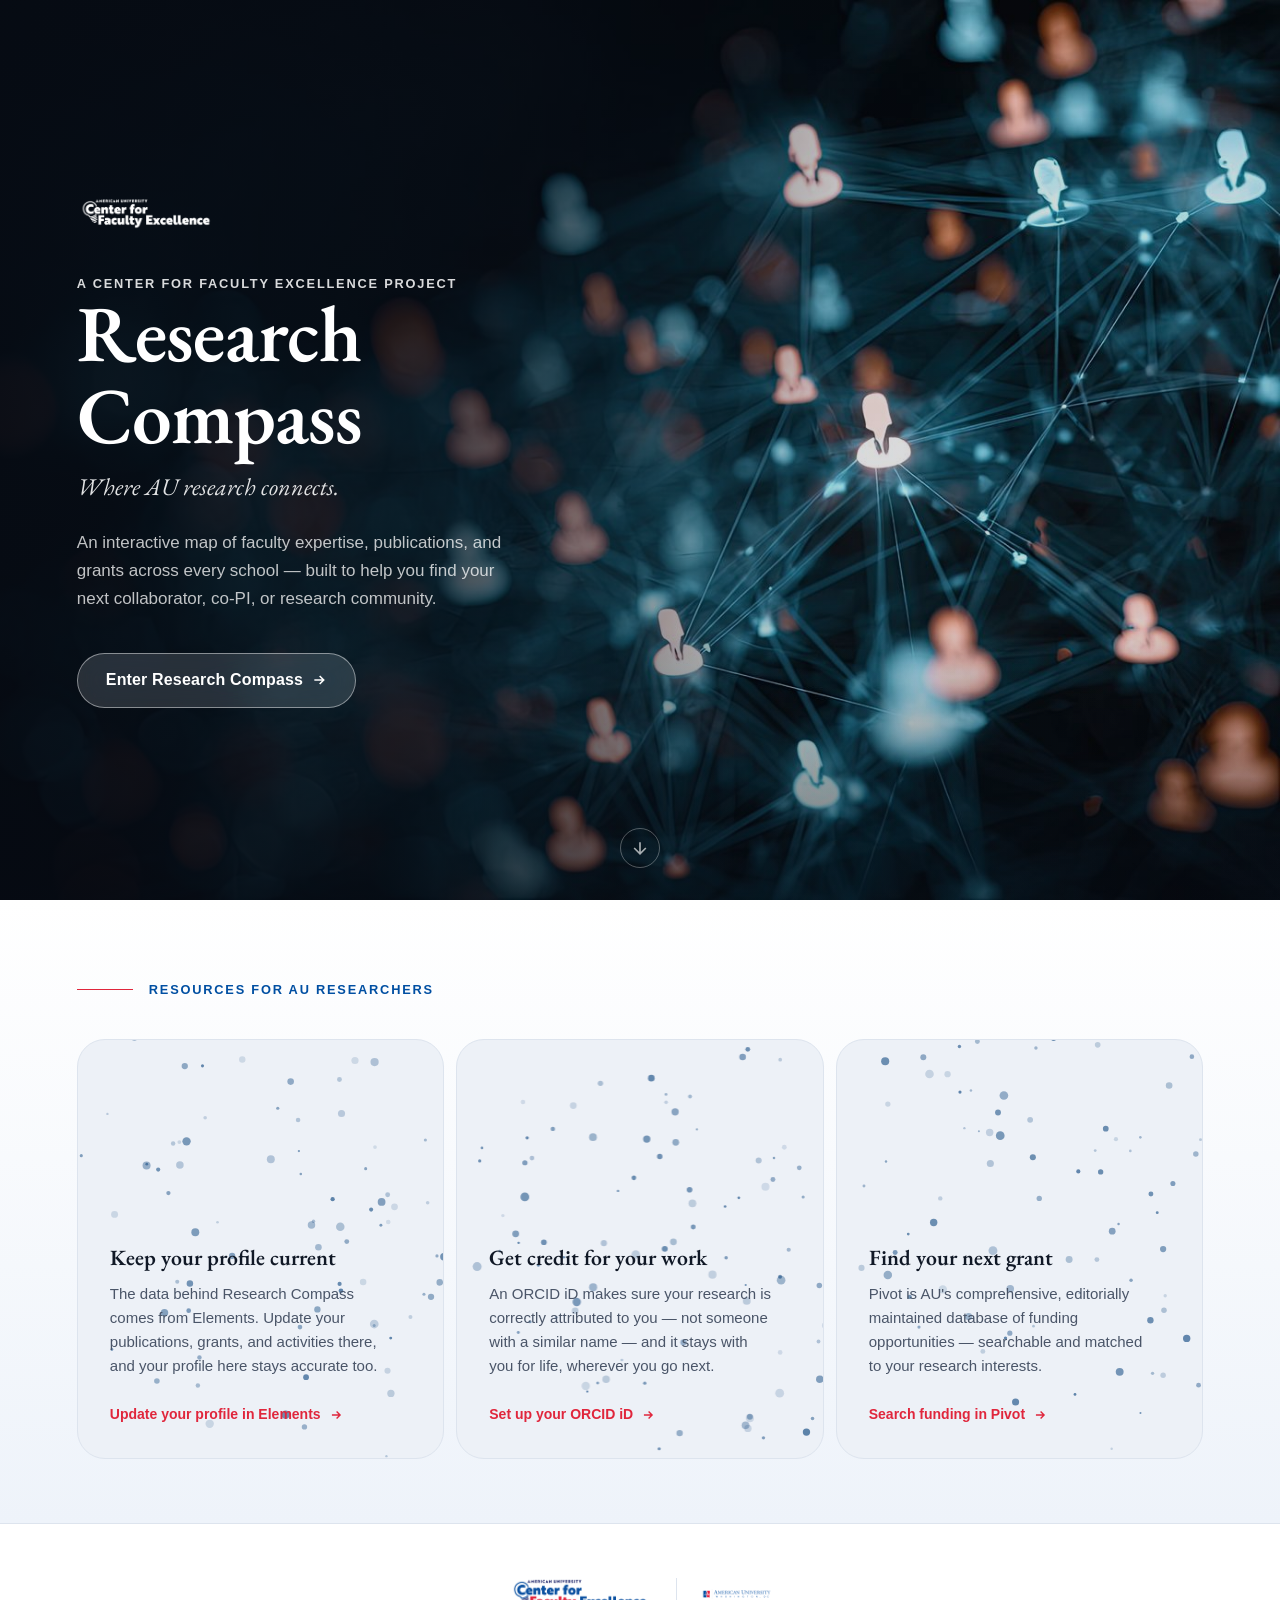
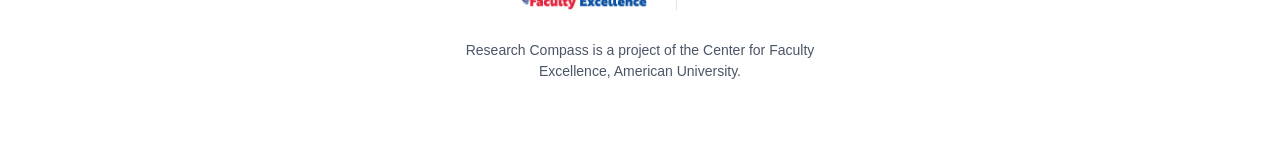
==== commit 20e83313: "Add files via upload" ====
--- a/index.html
+++ b/index.html
@@ -3,1873 +3,116 @@
 <head>
 <meta charset="UTF-8">
 <meta name="viewport" content="width=device-width, initial-scale=1.0">
-<title>AU Faculty Research Hub v2 — with Grant Data</title>
+<title>Research Compass — American University Faculty Research Network</title>
+<meta name="description" content="Research Compass maps American University's research landscape — connecting faculty by shared expertise, publications, and grants. A project of the Center for Faculty Excellence.">
 <link rel="preconnect" href="https://fonts.googleapis.com">
 <link rel="preconnect" href="https://fonts.gstatic.com" crossorigin>
-<link href="https://fonts.googleapis.com/css2?family=DM+Sans:ital,opsz,wght@0,9..40,300..700;1,9..40,300..700&display=swap" rel="stylesheet">
-<script src="https://d3js.org/d3.v7.min.js"></script>
-<style>
-/* ============================================================
-   ART DIRECTION: Academic research tool → precise, authoritative, warm
-   Palette: AU red accent (#84001E) on warm neutrals
-   Typography: DM Sans — clean, professional, legible at small sizes
-   Density: dense (data-heavy dashboard)
-   ============================================================ */
-
-:root, [data-theme="light"] {
-  --color-bg:             #f6f4f1;
-  --color-surface:        #f9f8f6;
-  --color-surface-2:      #fdfcfb;
-  --color-surface-offset: #f0ede9;
-  --color-surface-dynamic:#e8e4de;
-  --color-divider:        #dbd8d2;
-  --color-border:         #cec9c2;
-  --color-text:           #1e1b16;
-  --color-text-muted:     #6b6760;
-  --color-text-faint:     #b0ada8;
-  --color-text-inverse:   #f9f8f6;
-  --color-primary:        #84001E;
-  --color-primary-hover:  #6a0018;
-  --color-primary-active: #500012;
-  --color-primary-highlight: #f0dde1;
-  --color-success:        #3a7a22;
-  --color-gold:           #b07a00;
-  --color-blue:           #005a8e;
-  --color-purple:         #6a2faa;
-  --color-teal:           #017070;
-  --color-orange:         #b85c00;
-  --radius-sm: 0.375rem;
-  --radius-md: 0.5rem;
-  --radius-lg: 0.75rem;
-  --radius-xl: 1rem;
-  --radius-full: 9999px;
-  --shadow-sm: 0 1px 2px oklch(0.2 0.01 50 / 0.06);
-  --shadow-md: 0 4px 12px oklch(0.2 0.01 50 / 0.09);
-  --shadow-lg: 0 12px 32px oklch(0.2 0.01 50 / 0.13);
-  --transition: 160ms cubic-bezier(0.16, 1, 0.3, 1);
-  --font-body: 'DM Sans', 'Helvetica Neue', sans-serif;
-  --text-xs:   clamp(0.75rem,  0.7rem  + 0.25vw, 0.8125rem);
-  --text-sm:   clamp(0.8125rem,0.78rem + 0.2vw,  0.875rem);
-  --text-base: clamp(0.875rem, 0.85rem + 0.2vw,  0.9375rem);
-  --text-lg:   clamp(1rem,     0.95rem + 0.35vw, 1.125rem);
-  --text-xl:   clamp(1.125rem, 1rem    + 0.75vw, 1.375rem);
-  --space-1: 0.25rem; --space-2: 0.5rem; --space-3: 0.75rem;
-  --space-4: 1rem;    --space-5: 1.25rem;--space-6: 1.5rem;
-  --space-8: 2rem;    --space-10: 2.5rem;--space-12: 3rem;
-}
-[data-theme="dark"] {
-  --color-bg:             #141210;
-  --color-surface:        #1a1714;
-  --color-surface-2:      #1e1c19;
-  --color-surface-offset: #1c1a17;
-  --color-surface-dynamic:#2a2825;
-  --color-divider:        #242220;
-  --color-border:         #363330;
-  --color-text:           #ccc9c4;
-  --color-text-muted:     #766f67;
-  --color-text-faint:     #504c47;
-  --color-text-inverse:   #2a2724;
-  --color-primary:        #e05a7a;
-  --color-primary-hover:  #f07090;
-  --color-primary-active: #f890a8;
-  --color-primary-highlight: #3a1f24;
-  --color-success:        #5faa3f;
-  --color-gold:           #e8af34;
-  --color-blue:           #5591c7;
-  --color-purple:         #a86fdf;
-  --color-teal:           #4f98a3;
-  --color-orange:         #fdab43;
-  --shadow-sm: 0 1px 2px oklch(0 0 0 / 0.25);
-  --shadow-md: 0 4px 12px oklch(0 0 0 / 0.35);
-  --shadow-lg: 0 12px 32px oklch(0 0 0 / 0.45);
-}
-@media (prefers-color-scheme: dark) {
-  :root:not([data-theme]) {
-    --color-bg: #141210; --color-surface: #1a1714; --color-surface-2: #1e1c19;
-    --color-surface-offset: #1c1a17; --color-surface-dynamic: #2a2825;
-    --color-divider: #242220; --color-border: #363330;
-    --color-text: #ccc9c4; --color-text-muted: #766f67; --color-text-faint: #504c47;
-    --color-text-inverse: #2a2724;
-    --color-primary: #e05a7a; --color-primary-hover: #f07090; --color-primary-active: #f890a8;
-    --color-primary-highlight: #3a1f24;
-    --shadow-sm: 0 1px 2px oklch(0 0 0 / 0.25);
-    --shadow-md: 0 4px 12px oklch(0 0 0 / 0.35);
-    --shadow-lg: 0 12px 32px oklch(0 0 0 / 0.45);
-  }
-}
-
-*, *::before, *::after { box-sizing: border-box; margin: 0; padding: 0; }
-html, body { height: 100%; overflow: hidden; font-family: var(--font-body); font-size: var(--text-sm); color: var(--color-text); background: var(--color-bg); -webkit-font-smoothing: antialiased; }
-button { cursor: pointer; border: none; background: none; font: inherit; color: inherit; }
-input { font: inherit; color: inherit; }
-a { color: var(--color-primary); text-decoration: none; }
-a:hover { text-decoration: underline; }
-::selection { background: oklch(from var(--color-primary) l c h / 0.18); color: var(--color-text); }
-:focus-visible { outline: 2px solid var(--color-primary); outline-offset: 2px; border-radius: var(--radius-sm); }
-@media (prefers-reduced-motion: reduce) { *, *::before, *::after { animation-duration: 0.01ms !important; transition-duration: 0.01ms !important; } }
-
-/* ── App Shell ── */
-.app {
-  display: grid;
-  grid-template-columns: 320px 1fr;
-  grid-template-rows: 48px 1fr;
-  height: 100dvh;
-}
-
-/* ── Top Bar ── */
-.topbar {
-  grid-column: 1 / -1;
-  display: flex;
-  align-items: center;
-  gap: var(--space-4);
-  padding: 0 var(--space-4);
-  background: var(--color-surface);
-  border-bottom: 1px solid var(--color-divider);
-  z-index: 20;
-}
-.topbar-logo {
-  display: flex;
-  align-items: center;
-  gap: var(--space-2);
-  flex-shrink: 0;
-}
-.topbar-logo svg { width: 28px; height: 28px; }
-.topbar-title {
-  font-size: var(--text-base);
-  font-weight: 600;
-  letter-spacing: -0.01em;
-  white-space: nowrap;
-}
-.topbar-subtitle {
-  font-size: var(--text-xs);
-  color: var(--color-text-muted);
-  margin-left: var(--space-1);
-  display: none;
-}
-@media (min-width: 700px) { .topbar-subtitle { display: inline; } }
-.topbar-divider { width: 1px; height: 20px; background: var(--color-divider); flex-shrink: 0; }
-.topbar-search {
-  flex: 1;
-  max-width: 340px;
-  position: relative;
-}
-.topbar-search input {
-  width: 100%;
-  height: 30px;
-  padding: 0 var(--space-3) 0 var(--space-8);
-  background: var(--color-bg);
-  border: 1px solid var(--color-border);
-  border-radius: var(--radius-full);
-  font-size: var(--text-xs);
-  outline: none;
-  transition: border-color var(--transition), box-shadow var(--transition);
-}
-.topbar-search input:focus { border-color: var(--color-primary); box-shadow: 0 0 0 3px oklch(from var(--color-primary) l c h / 0.12); }
-.topbar-search .search-icon {
-  position: absolute;
-  left: var(--space-2);
-  top: 50%;
-  transform: translateY(-50%);
-  color: var(--color-text-faint);
-  pointer-events: none;
-}
-.topbar-actions { display: flex; align-items: center; gap: var(--space-2); margin-left: auto; }
-.btn-icon {
-  width: 30px; height: 30px;
-  display: flex; align-items: center; justify-content: center;
-  border-radius: var(--radius-md);
-  color: var(--color-text-muted);
-  transition: background var(--transition), color var(--transition);
-}
-.btn-icon:hover { background: var(--color-surface-offset); color: var(--color-text); }
-.stat-pill {
-  display: flex; align-items: center; gap: var(--space-1);
-  padding: 0 var(--space-2);
-  height: 24px;
-  background: var(--color-surface-offset);
-  border-radius: var(--radius-full);
-  font-size: var(--text-xs);
-  color: var(--color-text-muted);
-  white-space: nowrap;
-}
-.stat-pill strong { color: var(--color-text); font-weight: 600; }
-
-/* ── Left Panel: Profiles Directory ── */
-.profiles-panel {
-  grid-column: 1;
-  grid-row: 2;
-  display: flex;
-  flex-direction: column;
-  background: var(--color-surface);
-  border-right: 1px solid var(--color-divider);
-  overflow: hidden;
-}
-.panel-header {
-  padding: var(--space-3) var(--space-4);
-  border-bottom: 1px solid var(--color-divider);
-  display: flex;
-  align-items: center;
-  justify-content: space-between;
-  flex-shrink: 0;
-}
-.panel-header h2 {
-  font-size: var(--text-sm);
-  font-weight: 600;
-  letter-spacing: -0.01em;
-}
-.panel-tabs {
-  display: flex;
-  gap: 0;
-  padding: var(--space-2) var(--space-4);
-  border-bottom: 1px solid var(--color-divider);
-  flex-shrink: 0;
-  overflow-x: auto;
-}
-.panel-tab {
-  padding: var(--space-1) var(--space-3);
-  font-size: var(--text-xs);
-  font-weight: 500;
-  border-radius: var(--radius-full);
-  color: var(--color-text-muted);
-  white-space: nowrap;
-  transition: background var(--transition), color var(--transition);
-}
-.panel-tab:hover { background: var(--color-surface-offset); color: var(--color-text); }
-.panel-tab.active { background: var(--color-primary-highlight); color: var(--color-primary); }
-.panel-tab.active:hover { background: var(--color-primary-highlight); }
-.profiles-list {
-  flex: 1;
-  overflow-y: auto;
-  overscroll-behavior: contain;
-}
-.profile-card {
-  display: flex;
-  align-items: flex-start;
-  gap: var(--space-3);
-  padding: var(--space-3) var(--space-4);
-  border-bottom: 1px solid var(--color-divider);
-  cursor: pointer;
-  transition: background var(--transition);
-  position: relative;
-}
-.profile-card:hover { background: var(--color-surface-offset); }
-.profile-card.active { background: var(--color-primary-highlight); }
-.profile-avatar {
-  width: 36px; height: 36px;
-  border-radius: var(--radius-full);
-  display: flex; align-items: center; justify-content: center;
-  font-weight: 700;
-  font-size: var(--text-sm);
-  flex-shrink: 0;
-  color: white;
-}
-.profile-info { flex: 1; min-width: 0; }
-.profile-name {
-  font-size: var(--text-sm);
-  font-weight: 600;
-  letter-spacing: -0.01em;
-  white-space: nowrap;
-  overflow: hidden;
-  text-overflow: ellipsis;
-}
-.profile-dept {
-  font-size: var(--text-xs);
-  color: var(--color-text-muted);
-  margin-top: 1px;
-  white-space: nowrap;
-  overflow: hidden;
-  text-overflow: ellipsis;
-}
-.profile-meta {
-  display: flex;
-  gap: var(--space-2);
-  margin-top: var(--space-1);
-  flex-wrap: wrap;
-}
-.profile-badge {
-  font-size: 11px;
-  padding: 1px var(--space-2);
-  border-radius: var(--radius-full);
-  font-weight: 500;
-  background: var(--color-surface-offset);
-  color: var(--color-text-muted);
-  border: 1px solid var(--color-border);
-}
-.profile-stat {
-  font-size: 11px;
-  color: var(--color-text-muted);
-  display: flex; align-items: center; gap: 2px;
-}
-.profile-seeking {
-  position: absolute;
-  top: var(--space-3);
-  right: var(--space-3);
-  width: 8px; height: 8px;
-  border-radius: 50%;
-  background: var(--color-success);
-  border: 2px solid var(--color-surface);
-  title: "Open to collaboration";
-}
-/* skeleton */
-@keyframes shimmer { 0%{background-position:-200% 0} 100%{background-position:200% 0} }
-.skeleton {
-  background: linear-gradient(90deg, var(--color-surface-offset) 25%, var(--color-surface-dynamic) 50%, var(--color-surface-offset) 75%);
-  background-size: 200% 100%;
-  animation: shimmer 1.4s ease-in-out infinite;
-  border-radius: var(--radius-sm);
-}
-.skel-card { padding: var(--space-3) var(--space-4); display:flex; gap:var(--space-3); border-bottom:1px solid var(--color-divider); }
-.skel-avatar { width:36px; height:36px; border-radius:50%; flex-shrink:0; }
-.skel-lines { flex:1; display:flex; flex-direction:column; gap:var(--space-2); padding-top:2px; }
-.skel-line { height:12px; }
-
-/* ── Right Panel: Network Map ── */
-.network-panel {
-  grid-column: 2;
-  grid-row: 2;
-  display: flex;
-  flex-direction: column;
-  overflow: hidden;
-  position: relative;
-}
-.network-toolbar {
-  display: flex;
-  align-items: center;
-  gap: var(--space-3);
-  padding: var(--space-2) var(--space-4);
-  background: var(--color-surface);
-  border-bottom: 1px solid var(--color-divider);
-  flex-shrink: 0;
-  flex-wrap: wrap;
-}
-.toolbar-label {
-  font-size: var(--text-xs);
-  color: var(--color-text-muted);
-  font-weight: 500;
-  white-space: nowrap;
-}
-.filter-chips {
-  display: flex;
-  gap: var(--space-1);
-  flex-wrap: wrap;
-}
-.chip {
-  padding: 3px var(--space-3);
-  font-size: var(--text-xs);
-  font-weight: 500;
-  border-radius: var(--radius-full);
-  border: 1px solid var(--color-border);
-  background: var(--color-surface-2);
-  color: var(--color-text-muted);
-  cursor: pointer;
-  transition: all var(--transition);
-  white-space: nowrap;
-}
-.chip:hover { border-color: var(--color-primary); color: var(--color-primary); }
-.chip.active { background: var(--color-primary); border-color: var(--color-primary); color: white; }
-.toolbar-sep { width:1px; height:18px; background:var(--color-divider); flex-shrink:0; }
-.slider-group { display:flex; align-items:center; gap:var(--space-2); }
-.slider-group input[type=range] {
-  width: 80px;
-  accent-color: var(--color-primary);
-  cursor: pointer;
-}
-.btn-reset {
-  padding: 4px var(--space-3);
-  font-size: var(--text-xs);
-  font-weight: 500;
-  border-radius: var(--radius-md);
-  border: 1px solid var(--color-border);
-  background: var(--color-surface-2);
-  color: var(--color-text-muted);
-  transition: all var(--transition);
-  margin-left: auto;
-}
-.btn-reset:hover { border-color: var(--color-text-muted); color: var(--color-text); }
-
-/* ── SVG Canvas ── */
-#network-svg {
-  flex: 1;
-  width: 100%;
-  height: 100%;
-  display: block;
-  cursor: grab;
-}
-#network-svg:active { cursor: grabbing; }
-
-/* ── Profile Detail Drawer ── */
-.detail-drawer {
-  position: absolute;
-  top: 0; right: 0;
-  width: 340px;
-  height: 100%;
-  background: var(--color-surface-2);
-  border-left: 1px solid var(--color-divider);
-  display: flex;
-  flex-direction: column;
-  transform: translateX(100%);
-  transition: transform 280ms cubic-bezier(0.16, 1, 0.3, 1);
-  z-index: 10;
-  overflow: hidden;
-  box-shadow: var(--shadow-lg);
-}
-.detail-drawer.open { transform: translateX(0); }
-.drawer-header {
-  padding: var(--space-4);
-  border-bottom: 1px solid var(--color-divider);
-  display: flex;
-  align-items: flex-start;
-  gap: var(--space-3);
-  flex-shrink: 0;
-}
-.drawer-avatar {
-  width: 48px; height: 48px;
-  border-radius: var(--radius-full);
-  display: flex; align-items: center; justify-content: center;
-  font-weight: 700;
-  font-size: var(--text-lg);
-  color: white;
-  flex-shrink: 0;
-}
-.drawer-name-block { flex: 1; min-width: 0; }
-.drawer-name { font-size: var(--text-lg); font-weight: 700; letter-spacing: -0.02em; line-height: 1.2; }
-.drawer-dept { font-size: var(--text-xs); color: var(--color-text-muted); margin-top: 2px; }
-.drawer-school-badge {
-  display: inline-block;
-  margin-top: var(--space-1);
-  padding: 2px var(--space-2);
-  border-radius: var(--radius-full);
-  font-size: 11px;
-  font-weight: 600;
-  color: white;
-}
-.btn-close-drawer {
-  width: 28px; height: 28px;
-  display: flex; align-items: center; justify-content: center;
-  border-radius: var(--radius-md);
-  color: var(--color-text-muted);
-  flex-shrink: 0;
-  transition: background var(--transition);
-}
-.btn-close-drawer:hover { background: var(--color-surface-offset); color: var(--color-text); }
-.drawer-stats {
-  display: grid;
-  grid-template-columns: 1fr 1fr 1fr;
-  gap: 1px;
-  background: var(--color-divider);
-  flex-shrink: 0;
-}
-.drawer-stat {
-  padding: var(--space-3);
-  background: var(--color-surface-2);
-  text-align: center;
-}
-.drawer-stat-value {
-  font-size: var(--text-xl);
-  font-weight: 700;
-  letter-spacing: -0.02em;
-  font-variant-numeric: tabular-nums;
-}
-.drawer-stat-label {
-  font-size: var(--text-xs);
-  color: var(--color-text-muted);
-  margin-top: 1px;
-}
-.drawer-body {
-  flex: 1;
-  overflow-y: auto;
-  overscroll-behavior: contain;
-  padding: var(--space-4);
-}
-.drawer-section-title {
-  font-size: var(--text-xs);
-  font-weight: 600;
-  text-transform: uppercase;
-  letter-spacing: 0.06em;
-  color: var(--color-text-muted);
-  margin-bottom: var(--space-2);
-  margin-top: var(--space-4);
-}
-.drawer-section-title:first-child { margin-top: 0; }
-.topic-chips { display: flex; flex-wrap: wrap; gap: var(--space-1); margin-bottom: var(--space-2); }
-.topic-chip {
-  padding: 3px var(--space-2);
-  font-size: 11px;
-  border-radius: var(--radius-full);
-  background: var(--color-surface-offset);
-  color: var(--color-text-muted);
-  border: 1px solid var(--color-border);
-}
-.pub-item {
-  padding: var(--space-2) 0;
-  border-bottom: 1px solid var(--color-divider);
-  font-size: var(--text-xs);
-  line-height: 1.5;
-}
-.pub-item:last-child { border-bottom: none; }
-.pub-title { color: var(--color-text); font-weight: 500; }
-.pub-meta { color: var(--color-text-muted); margin-top: 2px; }
-.collab-item {
-  display: flex;
-  align-items: center;
-  gap: var(--space-2);
-  padding: var(--space-2) var(--space-2);
-  border-radius: var(--radius-md);
-  cursor: pointer;
-  transition: background var(--transition);
-  text-decoration: none;
-  color: inherit;
-}
-.collab-item:hover { background: var(--color-surface-offset); }
-.collab-avatar {
-  width: 28px; height: 28px;
-  border-radius: var(--radius-full);
-  display: flex; align-items: center; justify-content: center;
-  font-size: 11px; font-weight: 700; color: white;
-  flex-shrink: 0;
-}
-.collab-name { font-size: var(--text-xs); font-weight: 600; }
-.collab-shared { font-size: 11px; color: var(--color-text-muted); }
-.drawer-openalex-link {
-  display: flex;
-  align-items: center;
-  gap: var(--space-1);
-  padding: var(--space-3) var(--space-4);
-  border-top: 1px solid var(--color-divider);
-  font-size: var(--text-xs);
-  color: var(--color-text-muted);
-  text-decoration: none;
-  flex-shrink: 0;
-  transition: background var(--transition);
-}
-.drawer-openalex-link:hover { background: var(--color-surface-offset); color: var(--color-text); text-decoration: none; }
-
-/* ── Loading overlay ── */
-.loading-overlay {
-  position: absolute;
-  inset: 0;
-  display: flex;
-  flex-direction: column;
-  align-items: center;
-  justify-content: center;
-  background: var(--color-bg);
-  z-index: 30;
-  gap: var(--space-4);
-  transition: opacity 400ms ease;
-}
-.loading-overlay.hidden { opacity: 0; pointer-events: none; }
-.loading-spinner {
-  width: 40px; height: 40px;
-  border: 3px solid var(--color-divider);
-  border-top-color: var(--color-primary);
-  border-radius: 50%;
-  animation: spin 0.8s linear infinite;
-}
-@keyframes spin { to { transform: rotate(360deg); } }
-.loading-text { font-size: var(--text-sm); color: var(--color-text-muted); font-weight: 500; }
-.loading-sub { font-size: var(--text-xs); color: var(--color-text-faint); }
-
-/* ── Empty / Error states ── */
-.empty-state {
-  display: flex; flex-direction: column; align-items: center;
-  justify-content: center; padding: var(--space-10); text-align: center;
-  color: var(--color-text-muted); height: 200px;
-}
-.empty-state svg { color: var(--color-text-faint); margin-bottom: var(--space-3); }
-.empty-state p { font-size: var(--text-xs); max-width: 22ch; }
-
-/* ── D3 network styles ── */
-.node circle { stroke-width: 1.5; cursor: pointer; transition: opacity 200ms; }
-.node circle:hover { stroke-width: 2.5; }
-.node text { pointer-events: none; font-family: var(--font-body); }
-.node-label { opacity: 0; transition: opacity 200ms; }
-.link { stroke-opacity: 0.3; transition: stroke-opacity 200ms; cursor: pointer; }
-.link.highlighted { stroke-opacity: 0.85; }
-.grant-link { stroke-opacity: 0.6; transition: stroke-opacity 200ms; cursor: pointer; }
-.grant-link.highlighted { stroke-opacity: 1; }
-.grant-link.dimmed { stroke-opacity: 0.04; }
-.node.dimmed circle { opacity: 0.15; }
-.node.dimmed text { opacity: 0.08; }
-.link.dimmed { stroke-opacity: 0.04; }
-
-/* ── Grant cards in drawer ── */
-.grant-item { padding: var(--space-2) 0; border-bottom: 1px solid var(--color-divider); }
-.grant-item:last-child { border-bottom: none; }
-.grant-header { display: flex; align-items: flex-start; gap: var(--space-2); margin-bottom: 3px; }
-.grant-agency {
-  font-size: 10px; font-weight: 700; padding: 1px 6px;
-  border-radius: var(--radius-full); flex-shrink: 0;
-  letter-spacing: 0.04em; color: white;
-}
-.grant-agency.NIH  { background: #2563a8; }
-.grant-agency.NSF  { background: #1a6b3a; }
-.grant-agency.FED  { background: #7c3aed; }
-.grant-title { font-size: var(--text-xs); font-weight: 500; color: var(--color-text); line-height: 1.4; }
-.grant-meta  { font-size: 11px; color: var(--color-text-muted); margin-top: 2px; }
-
-/* ── Legend + source toggles in toolbar ── */
-.legend-item { display: flex; align-items: center; gap: 5px; font-size: var(--text-xs); color: var(--color-text-muted); white-space: nowrap; }
-.legend-line { width: 18px; height: 3px; border-radius: 2px; flex-shrink: 0; }
-.source-toggle {
-  display: flex; align-items: center; gap: 5px;
-  padding: 3px var(--space-3); font-size: var(--text-xs); font-weight: 500;
-  border-radius: var(--radius-full); border: 1px solid var(--color-border);
-  background: var(--color-surface-2); color: var(--color-text-muted);
-  cursor: pointer; transition: all var(--transition);
-}
-.source-toggle .dot { width: 7px; height: 7px; border-radius: 50%; background: currentColor; flex-shrink: 0; }
-.source-toggle.pub.active  { border-color: var(--color-primary); color: var(--color-primary); }
-.source-toggle.grant.active { border-color: var(--color-gold);    color: var(--color-gold); }
-
-/* ── View filter chips (All / Publications / Grants) ── */
-.view-chip { padding: 3px var(--space-3); font-size: var(--text-xs); font-weight: 500; border-radius: var(--radius-full); border: 1px solid var(--color-border); background: var(--color-surface-2); color: var(--color-text-muted); cursor: pointer; transition: all var(--transition); white-space: nowrap; }
-.view-chip:hover { border-color: var(--color-text-muted); color: var(--color-text); }
-.view-chip.active[data-view="all"]          { background: var(--color-text); border-color: var(--color-text); color: var(--color-surface); }
-.view-chip.active[data-view="publications"] { background: var(--color-primary); border-color: var(--color-primary); color: white; }
-.view-chip.active[data-view="grants"]       { background: var(--color-gold); border-color: var(--color-gold); color: white; }
-
-/* ── Grant-only stub nodes in profile list ── */
-.profile-card.grant-only { border-left: 3px solid var(--color-gold); }
-.grant-only-badge { font-size: 10px; padding: 1px 6px; border-radius: var(--radius-full); border: 1px solid var(--color-gold); color: var(--color-gold); background: color-mix(in srgb, var(--color-gold) 8%, transparent); font-weight: 600; }
-
-/* ── Tooltip ── */
-.net-tooltip {
-  position: absolute;
-  pointer-events: none;
-  background: var(--color-surface-2);
-  border: 1px solid var(--color-border);
-  border-radius: var(--radius-md);
-  padding: var(--space-2) var(--space-3);
-  font-size: var(--text-xs);
-  box-shadow: var(--shadow-md);
-  max-width: 200px;
-  z-index: 5;
-  opacity: 0;
-  transition: opacity 120ms;
-}
-.net-tooltip.visible { opacity: 1; }
-.net-tooltip strong { display: block; font-weight: 600; margin-bottom: 2px; }
-</style>
+<link href="https://fonts.googleapis.com/css2?family=EB+Garamond:ital,wght@0,400..700;1,400..700&display=swap" rel="stylesheet">
+<link rel="stylesheet" href="landing.css">
 </head>
 <body>
 
-<div class="app" id="app">
+<a class="skip-link" href="#main">Skip to content</a>
 
-  <!-- TOP BAR -->
-  <header class="topbar" role="banner">
-    <div class="topbar-logo" aria-label="AU Faculty Research Hub">
-      <svg viewBox="0 0 28 28" fill="none" aria-hidden="true">
-        <rect x="2" y="2" width="24" height="24" rx="5" fill="var(--color-primary)"/>
-        <circle cx="10" cy="14" r="3" fill="white"/>
-        <circle cx="20" cy="9" r="2.5" fill="white" opacity="0.85"/>
-        <circle cx="20" cy="19" r="2.5" fill="white" opacity="0.85"/>
-        <line x1="13" y1="14" x2="17.5" y2="10.3" stroke="white" stroke-width="1.5" stroke-linecap="round"/>
-        <line x1="13" y1="14" x2="17.5" y2="17.7" stroke="white" stroke-width="1.5" stroke-linecap="round"/>
-      </svg>
+<main id="main">
+
+  <!-- HERO -->
+  <section class="hero" aria-labelledby="hero-heading">
+    <picture class="hero-media" aria-hidden="true">
+      <source media="(max-width: 700px)" srcset="hero-mobile.jpg">
+      <img src="hero-desktop.jpg" alt="" width="2880" height="976">
+    </picture>
+    <div class="hero-scrim"></div>
+    <div class="hero-glow" id="hero-glow" aria-hidden="true"></div>
+
+    <div class="hero-content">
+      <img class="hero-logo" src="logos/CFELogoPNG-05.png" alt="American University Center for Faculty Excellence">
+
+      <p class="eyebrow eyebrow--light reveal">A Center for Faculty Excellence project</p>
+      <h1 id="hero-heading" class="hero-title reveal">Research Compass</h1>
+      <p class="hero-tagline reveal">Where AU research connects.</p>
+      <p class="hero-sub reveal">
+        An interactive map of faculty expertise, publications, and grants across every
+        school — built to help you find your next collaborator, co-PI, or research community.
+      </p>
+      <a class="btn btn-primary reveal" href="research-compass.html">
+        Enter Research Compass
+        <svg width="16" height="16" viewBox="0 0 24 24" fill="none" stroke="currentColor" stroke-width="2.4" aria-hidden="true"><path d="M5 12h14M13 6l6 6-6 6"/></svg>
+      </a>
     </div>
-    <span class="topbar-title">AU Research Hub</span>
-    <span class="topbar-subtitle">— Faculty Research Network</span>
-    <div class="topbar-divider"></div>
-    <div class="topbar-search">
-      <svg class="search-icon" width="14" height="14" viewBox="0 0 24 24" fill="none" stroke="currentColor" stroke-width="2.2" aria-hidden="true"><circle cx="11" cy="11" r="8"/><path d="m21 21-4.35-4.35"/></svg>
-      <input type="search" id="global-search" placeholder="Search faculty, topics, schools…" aria-label="Search faculty">
-    </div>
-    <div class="topbar-actions">
-      <div class="stat-pill" id="stat-faculty"><strong id="stat-count">—</strong>&nbsp;faculty</div>
-      <div class="stat-pill" id="stat-connections" style="display:none"><strong id="conn-count">—</strong>&nbsp;connections</div>
-      <div class="stat-pill" id="stat-grants" style="display:none"><strong id="grant-count">—</strong>&nbsp;grants</div>
-      <button class="btn-icon" id="theme-toggle" data-theme-toggle aria-label="Toggle dark mode">
-        <svg width="16" height="16" viewBox="0 0 24 24" fill="none" stroke="currentColor" stroke-width="2"><path d="M21 12.79A9 9 0 1 1 11.21 3 7 7 0 0 0 21 12.79z"/></svg>
-      </button>
-    </div>
-  </header>
 
-  <!-- PROFILES PANEL (left) -->
-  <aside class="profiles-panel" aria-label="Faculty directory">
-    <div class="panel-header">
-      <h2>Faculty Profiles</h2>
-      <span id="filtered-count" style="font-size:var(--text-xs);color:var(--color-text-muted)"></span>
-    </div>
-    <nav class="panel-tabs" role="tablist" aria-label="Filter by school">
-      <button class="panel-tab active" role="tab" data-school="ALL" aria-selected="true">All</button>
-      <button class="panel-tab" role="tab" data-school="CAS">CAS</button>
-      <button class="panel-tab" role="tab" data-school="SPA">SPA</button>
-      <button class="panel-tab" role="tab" data-school="SIS">SIS</button>
-      <button class="panel-tab" role="tab" data-school="WCL">WCL</button>
-      <button class="panel-tab" role="tab" data-school="SOC">SOC</button>
-      <button class="panel-tab" role="tab" data-school="Kogod">Kogod</button>
-      <button class="panel-tab" role="tab" data-school="SOE">SOE</button>
-    </nav>
-    <div class="profiles-list" id="profiles-list" role="list" aria-label="Faculty list">
-      <!-- skeleton placeholders -->
-      <div id="skeletons">
-        ${Array(8).fill('<div class="skel-card"><div class="skeleton skel-avatar"></div><div class="skel-lines"><div class="skeleton skel-line" style="width:65%"></div><div class="skeleton skel-line" style="width:45%"></div></div></div>').join('')}
+    <a class="scroll-cue" href="#resources" aria-label="Scroll to resources">
+      <svg width="20" height="20" viewBox="0 0 24 24" fill="none" stroke="currentColor" stroke-width="2"><path d="M12 5v14M5 12l7 7 7-7"/></svg>
+    </a>
+  </section>
+
+  <!-- RESOURCES -->
+  <section class="resources" id="resources" aria-labelledby="resources-heading">
+    <div class="resources-inner">
+      <div class="eyebrow-row reveal">
+        <span class="rule"></span>
+        <h2 id="resources-heading" class="eyebrow">Resources for AU researchers</h2>
+      </div>
+
+      <div class="card-grid">
+
+        <a class="card reveal" href="https://myau.american.edu/academics/DAA/Pages/ElementsInformation.aspx" target="_blank" rel="noopener noreferrer" data-seed="1" aria-label="Update your profile in Elements (opens in a new tab)">
+          <canvas class="card-particles card-particles--rest" aria-hidden="true"></canvas>
+          <canvas class="card-particles card-particles--hover" aria-hidden="true"></canvas>
+          <div class="card-body">
+            <h3 class="card-title">Keep your profile current</h3>
+            <p class="card-text">The data behind Research Compass comes from Elements. Update your publications, grants, and activities there, and your profile here stays accurate too.</p>
+            <span class="card-cta">
+              Update your profile in Elements
+              <svg width="14" height="14" viewBox="0 0 24 24" fill="none" stroke="currentColor" stroke-width="2.4" aria-hidden="true"><path d="M5 12h14M13 6l6 6-6 6"/></svg>
+            </span>
+          </div>
+        </a>
+
+        <a class="card reveal" href="https://www.american.edu/library/services/orcid.cfm" target="_blank" rel="noopener noreferrer" data-seed="2" aria-label="Set up your ORCID iD (opens in a new tab)">
+          <canvas class="card-particles card-particles--rest" aria-hidden="true"></canvas>
+          <canvas class="card-particles card-particles--hover" aria-hidden="true"></canvas>
+          <div class="card-body">
+            <h3 class="card-title">Get credit for your work</h3>
+            <p class="card-text">An ORCID iD makes sure your research is correctly attributed to you — not someone with a similar name — and it stays with you for life, wherever you go next.</p>
+            <span class="card-cta">
+              Set up your ORCID iD
+              <svg width="14" height="14" viewBox="0 0 24 24" fill="none" stroke="currentColor" stroke-width="2.4" aria-hidden="true"><path d="M5 12h14M13 6l6 6-6 6"/></svg>
+            </span>
+          </div>
+        </a>
+
+        <a class="card reveal" href="https://pivot.proquest.com/funding_main" target="_blank" rel="noopener noreferrer" data-seed="3" aria-label="Search funding in Pivot (opens in a new tab)">
+          <canvas class="card-particles card-particles--rest" aria-hidden="true"></canvas>
+          <canvas class="card-particles card-particles--hover" aria-hidden="true"></canvas>
+          <div class="card-body">
+            <h3 class="card-title">Find your next grant</h3>
+            <p class="card-text">Pivot is AU's comprehensive, editorially maintained database of funding opportunities — searchable and matched to your research interests.</p>
+            <span class="card-cta">
+              Search funding in Pivot
+              <svg width="14" height="14" viewBox="0 0 24 24" fill="none" stroke="currentColor" stroke-width="2.4" aria-hidden="true"><path d="M5 12h14M13 6l6 6-6 6"/></svg>
+            </span>
+          </div>
+        </a>
+
       </div>
     </div>
-  </aside>
+  </section>
 
-  <!-- NETWORK PANEL (right) -->
-  <main class="network-panel" aria-label="Research collaboration network">
-    <div class="network-toolbar" role="toolbar" aria-label="Network controls">
-      <span class="toolbar-label">School:</span>
-      <div class="filter-chips" id="net-school-filters" role="group" aria-label="Filter by school">
-        <button class="chip active" data-school="ALL">All</button>
-        <button class="chip" data-school="CAS">CAS</button>
-        <button class="chip" data-school="SPA">SPA</button>
-        <button class="chip" data-school="SIS">SIS</button>
-        <button class="chip" data-school="WCL">WCL</button>
-        <button class="chip" data-school="SOC">SOC</button>
-        <button class="chip" data-school="Kogod">Kogod</button>
-        <button class="chip" data-school="SOE">SOE</button>
+  <!-- FOOTER -->
+  <footer class="site-footer">
+    <div class="footer-inner">
+      <div class="footer-logos">
+        <img src="logos/CFELogoPNG-03.png" alt="American University Center for Faculty Excellence" class="footer-logo footer-logo--cfe">
+        <span class="footer-divider" aria-hidden="true"></span>
+        <img src="logos/american-university-logo-02-freelogovectors.net_.png" alt="American University, Washington, DC" class="footer-logo footer-logo--au">
       </div>
-      <div class="toolbar-sep"></div>
-      <div class="slider-group">
-        <span class="toolbar-label">Min. connections:</span>
-        <input type="range" id="strength-slider" min="1" max="5" value="1" aria-label="Minimum shared topics">
-        <span class="toolbar-label" id="strength-val">1</span>
-      </div>
-      <div class="toolbar-sep"></div>
-      <span class="toolbar-label">View:</span>
-      <button class="view-chip active" data-view="all" id="view-all">All</button>
-      <button class="view-chip" data-view="publications" id="view-publications">Publications</button>
-      <button class="view-chip" data-view="grants" id="view-grants">Grants</button>
-      <div class="toolbar-sep"></div>
-      <div class="legend-item">
-        <div class="legend-line" style="background:var(--color-primary)"></div>
-        <span>Shared topics</span>
-      </div>
-      <div class="legend-item">
-        <div class="legend-line" style="background:var(--color-gold)"></div>
-        <span>Shared grants</span>
-      </div>
-      <div class="legend-item">
-        <svg width="14" height="14" viewBox="0 0 14 14" fill="none" aria-hidden="true">
-          <circle cx="7" cy="7" r="6" stroke="var(--color-gold)" stroke-width="1.8"/>
-        </svg>
-        <span>Has grant</span>
-      </div>
-      <div class="legend-item">
-        <svg width="14" height="14" viewBox="0 0 14 14" fill="none" aria-hidden="true">
-          <circle cx="7" cy="7" r="6" stroke="var(--color-gold)" stroke-width="1.5" stroke-dasharray="3,2"/>
-        </svg>
-        <span>Grant record only</span>
-      </div>
-      <button class="btn-reset" id="reset-view">Reset View</button>
+      <p class="footer-text">Research Compass is a project of the Center for Faculty Excellence, American University.</p>
     </div>
-    <svg id="network-svg" aria-label="Faculty collaboration network graph">
-      <g id="svg-root"></g>
-    </svg>
-    <!-- Profile Detail Drawer -->
-    <aside class="detail-drawer" id="detail-drawer" aria-label="Faculty detail" aria-hidden="true">
-      <div class="drawer-header" id="drawer-header">
-        <div class="drawer-avatar" id="drawer-avatar"></div>
-        <div class="drawer-name-block">
-          <div class="drawer-name" id="drawer-name"></div>
-          <div class="drawer-dept" id="drawer-dept"></div>
-          <span class="drawer-school-badge" id="drawer-school-badge"></span>
-        </div>
-        <button class="btn-close-drawer" id="close-drawer" aria-label="Close detail panel">
-          <svg width="16" height="16" viewBox="0 0 24 24" fill="none" stroke="currentColor" stroke-width="2.2"><path d="M18 6 6 18M6 6l12 12"/></svg>
-        </button>
-      </div>
-      <div class="drawer-stats" id="drawer-stats"></div>
-      <div class="drawer-body" id="drawer-body"></div>
-      <a class="drawer-openalex-link" id="drawer-openalex-link" target="_blank" rel="noopener noreferrer">
-        <svg width="13" height="13" viewBox="0 0 24 24" fill="none" stroke="currentColor" stroke-width="2"><path d="M18 13v6a2 2 0 0 1-2 2H5a2 2 0 0 1-2-2V8a2 2 0 0 1 2-2h6"/><polyline points="15 3 21 3 21 9"/><line x1="10" y1="14" x2="21" y2="3"/></svg>
-        View full profile on OpenAlex
-      </a>
-    </aside>
-    <div class="net-tooltip" id="net-tooltip"></div>
-    <!-- Loading overlay -->
-    <div class="loading-overlay" id="loading-overlay" aria-live="polite">
-      <div class="loading-spinner"></div>
-      <div class="loading-text" id="loading-text">Fetching AU faculty from OpenAlex…</div>
-      <div class="loading-sub" id="loading-sub">This takes a few seconds</div>
-    </div>
-  </main>
-</div>
+  </footer>
 
-<script>
-// ============================================================
-//  DATA & STATE
-// ============================================================
-const AU_INSTITUTION = 'I181401687';
-const API_BASE = 'https://api.openalex.org';
-const MAILTO = 'research@american.edu';
+</main>
 
-const SCHOOL_COLORS = {
-  'CAS':          '#84001E',
-  'SPA':          '#005a8e',
-  'SIS':          '#017070',
-  'WCL':          '#3a7a22',
-  'SOC':          '#c2185b',
-  'Kogod':        '#6a2faa',
-  'SOE':          '#455a64',
-  'Other':        '#6b6760',
-  'Grant Record': '#9a6e00'   // grant-only stub nodes
-};
-
-// Topic keyword → school scoring (score each school, pick highest)
-const TOPIC_SCHOOL_MAP = [
-  { keywords: ['international relations','foreign policy','diplomacy','geopolitics','global governance','transnational','human security','development aid','asylum','refugee'], school: 'SIS', weight: 3 },
-  { keywords: ['international','global','foreign','conflict','war','peace','migration','multilateral'], school: 'SIS', weight: 1 },
-  { keywords: ['constitutional law','criminal law','litigation','legal theory','judicial','tort','contract law','international law','intellectual property law'], school: 'WCL', weight: 3 },
-  { keywords: ['law','legal','justice','court','constitutional','criminal','rights'], school: 'WCL', weight: 1 },
-  { keywords: ['public administration','public policy','government reform','nonprofit','regulatory','electoral system','congress','senate'], school: 'SPA', weight: 3 },
-  { keywords: ['public admin','governance','government','policy','politics','election','democracy','budget'], school: 'SPA', weight: 1 },
-  { keywords: ['journalism','broadcast','public relations','advertising','digital media','film studies','media literacy'], school: 'SOC', weight: 3 },
-  { keywords: ['communication','media','journalism','film'], school: 'SOC', weight: 1 },
-  { keywords: ['corporate finance','accounting','supply chain','consumer behavior','organizational behavior','entrepreneurship'], school: 'Kogod', weight: 3 },
-  { keywords: ['business','management','finance','marketing','economics','trade'], school: 'Kogod', weight: 1 },
-  { keywords: ['curriculum development','special education','higher education policy','teacher training','educational assessment'], school: 'SOE', weight: 3 },
-  { keywords: ['education','teaching','learning','pedagogy','student'], school: 'SOE', weight: 1 },
-];
-
-function inferSchool(author) {
-  const allTopicText = (author.topics || []).map(t => (t.display_name||'').toLowerCase()).join(' ');
-  const scores = {};
-  for (const { keywords, school, weight } of TOPIC_SCHOOL_MAP) {
-    const hits = keywords.filter(k => allTopicText.includes(k)).length;
-    if (hits > 0) scores[school] = (scores[school] || 0) + hits * weight;
-  }
-  if (Object.keys(scores).length === 0) return 'CAS';
-  return Object.entries(scores).sort((a, b) => b[1] - a[1])[0][0];
-}
-
-function getInitials(name) {
-  return name.split(' ').filter(Boolean).map(p => p[0]).slice(0,2).join('').toUpperCase();
-}
-
-const state = {
-  authors: [],
-  links: [],        // publication topic links
-  grantLinks: [],   // grant co-PI / shared-grant links
-  grants: [],       // all grants fetched
-  selectedSchool: 'ALL',  // single source of truth — drives both sidebar and network
-  minStrength: 1,
-  activeAuthorId: null,
-  searchQuery: '',
-  simulation: null,
-  zoom: null,
-  viewMode: 'all',       // 'all' | 'publications' | 'grants'
-  _hasAutoFit: false,
-};
-
-// ============================================================
-//  FETCH DATA
-// ============================================================
-async function fetchPage(page) {
-  const url = `${API_BASE}/authors?filter=last_known_institutions.id:${AU_INSTITUTION},works_count:>3&sort=cited_by_count:desc&per_page=100&page=${page}&select=id,display_name,works_count,cited_by_count,topics&mailto=${MAILTO}`;
-  const res = await fetch(url);
-  if (!res.ok) throw new Error('API error');
-  return res.json();
-}
-
-async function loadAllFaculty() {
-  setLoadingText('Fetching AU faculty from OpenAlex…', 'Loading page 1…');
-  const first = await fetchPage(1);
-  const total = first.meta.count;
-  const pages = Math.ceil(Math.min(total, 400) / 100);
-  let all = [...first.results];
-  for (let p = 2; p <= pages; p++) {
-    setLoadingText(`Loading faculty…`, `Page ${p} of ${pages} — ${all.length} loaded so far`);
-    const d = await fetchPage(p);
-    all = all.concat(d.results);
-  }
-  return all.slice(0, 400);
-}
-
-function setLoadingText(main, sub='') {
-  document.getElementById('loading-text').textContent = main;
-  document.getElementById('loading-sub').textContent = sub;
-}
-
-async function buildLinks(authors) {
-  const links = [];
-  const n = authors.length;
-  const CHUNK = 25; // yield to UI every 25 outer iterations
-  for (let i = 0; i < n; i++) {
-    const aTopics = new Set((authors[i].topics || []).map(t => t.id));
-    for (let j = i + 1; j < n; j++) {
-      const shared = (authors[j].topics || []).filter(t => aTopics.has(t.id));
-      if (shared.length >= 1) {
-        links.push({
-          source: authors[i].id,
-          target: authors[j].id,
-          strength: shared.length,
-          sharedTopics: shared.slice(0, 5).map(t => t.display_name)
-        });
-      }
-    }
-    // Yield to browser event loop periodically to prevent freeze
-    if (i > 0 && i % CHUNK === 0) {
-      const pct = Math.round((i / n) * 100);
-      setLoadingText('Building collaboration graph…', `Finding connections… ${pct}%`);
-      await new Promise(r => setTimeout(r, 0));
-    }
-  }
-  return links;
-}
-
-// ============================================================
-//  GRANT DATA — Fetch + Match + Build Links
-// ============================================================
-
-// Normalize a name to [first, last] lowercase tokens for matching
-function normalizeName(name) {
-  return (name || '').toLowerCase().replace(/[^a-z\s\-]/g, '').trim().split(/\s+/).filter(Boolean);
-}
-
-// Match a PI name string to a faculty author object (fuzzy: last name + first initial)
-function matchPIToFaculty(piName, authors) {
-  const parts = normalizeName(piName);
-  if (parts.length < 2) return null;
-  const piLast  = parts[parts.length - 1];
-  const piFirst = parts[0][0];
-  return authors.find(a => {
-    const ap = normalizeName(a.display_name);
-    if (ap.length < 2) return false;
-    return ap[ap.length - 1] === piLast && ap[0][0] === piFirst;
-  }) || null;
-}
-
-// NIH Reporter API v2
-async function fetchNIHGrants() {
-  try {
-    const payload = {
-      criteria: {
-        org_names: ['AMERICAN UNIVERSITY'],
-        fiscal_years: [2019, 2020, 2021, 2022, 2023, 2024, 2025]
-      },
-      include_fields: ['ProjectNum','ProjectTitle','PrincipalInvestigators','FiscalYear','AwardAmount','AgencyCode','Terms'],
-      limit: 500, offset: 0
-    };
-    const res = await fetch('https://api.reporter.nih.gov/v2/projects/search', {
-      method: 'POST',
-      headers: { 'Content-Type': 'application/json' },
-      body: JSON.stringify(payload)
-    });
-    if (!res.ok) throw new Error('NIH API error');
-    const data = await res.json();
-    return (data.results || []).map(g => ({
-      // NIH Reporter v2 returns fields in the same casing as include_fields (PascalCase)
-      id: g.project_num || g.ProjectNum || String(Math.random()),
-      title: g.ProjectTitle || g.project_title || '',
-      pis: ((g.PrincipalInvestigators || g.principal_investigators) || [])
-            .map(pi => `${pi.first_name||pi.FirstName||''} ${pi.last_name||pi.LastName||''}`.trim())
-            .filter(Boolean),
-      year: g.FiscalYear || g.fiscal_year,
-      amount: g.AwardAmount || g.award_amount || 0,
-      agency: 'NIH',
-      terms: ((g.Terms || g.terms) || '').split(';').map(t => t.trim()).filter(Boolean).slice(0, 8)
-    }));
-  } catch(e) {
-    console.warn('NIH fetch failed:', e.message);
-    return [];
-  }
-}
-
-// NSF Award Search API
-async function fetchNSFGrants() {
-  try {
-    const params = new URLSearchParams({
-      institution: 'american university',
-      dateStart: '01/01/2019',
-      printFields: 'id,title,pdPIName,startDate,fundsObligatedAmt,abstractText',
-      offset: 1
-    });
-    const res = await fetch(`https://api.nsf.gov/services/v1/awards.json?${params}`);
-    if (!res.ok) throw new Error('NSF API error');
-    const data = await res.json();
-    return (data.response?.award || []).map(g => {
-      // NSF name format is often "Last, First" — normalize
-      let piName = g.pdPIName || '';
-      if (piName.includes(',')) {
-        const [last, first] = piName.split(',').map(s => s.trim());
-        piName = `${first} ${last}`;
-      }
-      return {
-        id: g.id || String(Math.random()),
-        title: g.title || '',
-        pis: piName ? [piName] : [],
-        year: g.startDate ? parseInt(g.startDate.slice(-4)) : null,
-        amount: parseInt(g.fundsObligatedAmt || 0),
-        agency: 'NSF',
-        terms: []
-      };
-    });
-  } catch(e) {
-    console.warn('NSF fetch failed:', e.message);
-    return [];
-  }
-}
-
-// USASpending.gov — returns grants by recipient (no PI names, so used for award totals)
-async function fetchUSASpendingGrants() {
-  try {
-    const payload = {
-      filters: {
-        recipient_search_text: ['American University'],
-        award_type_codes: ['02','03','04','05'],
-        time_period: [{ start_date: '2019-01-01', end_date: '2025-12-31' }]
-      },
-      fields: ['Award ID','Award Amount','Description','awarding_agency','Start Date','recipient_name'],
-      limit: 100, page: 1,
-      sort: 'Award Amount', order: 'desc'
-    };
-    const res = await fetch('https://api.usaspending.gov/api/v2/search/spending_by_award/', {
-      method: 'POST',
-      headers: { 'Content-Type': 'application/json' },
-      body: JSON.stringify(payload)
-    });
-    if (!res.ok) throw new Error('USASpending API error');
-    const data = await res.json();
-    // USASpending summary doesn't include PI names — return grants with agency info only
-    return (data.results || []).map(g => ({
-      id: g['Award ID'] || String(Math.random()),
-      title: g['Description'] || 'Federal Grant',
-      pis: [], // no PI names in summary view
-      year: g['Start Date'] ? parseInt(g['Start Date'].slice(0,4)) : null,
-      amount: Math.round(g['Award Amount'] || 0),
-      agency: 'FED',
-      awardingAgency: (g['awarding_agency'] || 'Federal Agency'),
-      terms: []
-    }));
-  } catch(e) {
-    console.warn('USASpending fetch failed:', e.message);
-    return [];
-  }
-}
-
-// Build grant-based links between faculty who share a grant (co-PIs)
-// Step A: attach grants to already-known authors (for drawer display + gold ring)
-function attachGrantsToAuthors(authors, grants) {
-  grants.forEach(grant => {
-    grant.pis.forEach(pi => {
-      const matched = matchPIToFaculty(pi, authors);
-      if (matched) {
-        matched.grants = matched.grants || [];
-        if (!matched.grants.find(g => g.id === grant.id)) {
-          matched.grants.push(grant);
-        }
-        matched._hasGrant = true;
-      }
-    });
-  });
-}
-
-// Step B: create lightweight stub nodes for PIs not found in OpenAlex
-function buildGrantOnlyNodes(authors, grants) {
-  const existingIds = new Set(authors.map(a => a.id));
-  const stubs = new Map(); // key → stub author object
-
-  grants.forEach(grant => {
-    grant.pis.forEach(pi => {
-      const matched = matchPIToFaculty(pi, authors);
-      if (!matched) {
-        // Normalise the PI name into a stable key
-        const key = pi.trim().toLowerCase().replace(/\s+/g, '-');
-        if (!stubs.has(key)) {
-          const displayName = pi.trim()
-            .split(/\s+/)
-            .map(w => w.charAt(0).toUpperCase() + w.slice(1).toLowerCase())
-            .join(' ');
-          stubs.set(key, {
-            id: `grant-only-${key}`,
-            display_name: displayName,
-            school: 'Grant Record',
-            works_count: 0,
-            cited_by_count: 0,
-            topics: [],
-            grants: [],
-            _grantOnly: true,
-            _hasGrant: true
-          });
-        }
-        const stub = stubs.get(key);
-        if (!stub.grants.find(g => g.id === grant.id)) {
-          stub.grants.push(grant);
-        }
-      }
-    });
-  });
-
-  return Array.from(stubs.values());
-}
-
-// Step C: build gold edges between any two faculty (or stubs) on the same grant
-function buildGrantLinks(authors, grants) {
-  const links = [];
-  const seen = new Set();
-
-  grants.forEach(grant => {
-    const matched = grant.pis
-      .map(pi => {
-        // Try real authors first, then stubs (which are already in the authors array by now)
-        return matchPIToFaculty(pi, authors);
-      })
-      .filter(Boolean);
-
-    for (let i = 0; i < matched.length; i++) {
-      for (let j = i + 1; j < matched.length; j++) {
-        const key = [matched[i].id, matched[j].id].sort().join('||');
-        if (!seen.has(key)) {
-          seen.add(key);
-          links.push({
-            source: matched[i].id,
-            target: matched[j].id,
-            strength: 2,
-            type: 'grant',
-            agencies: [grant.agency],
-            grantTitles: [grant.title.slice(0, 80)]
-          });
-        } else {
-          const existing = links.find(l => [l.source, l.target].sort().join('||') === key);
-          if (existing) {
-            existing.strength++;
-            if (!existing.agencies.includes(grant.agency)) existing.agencies.push(grant.agency);
-            if (existing.grantTitles.length < 3) existing.grantTitles.push(grant.title.slice(0, 80));
-          }
-        }
-      }
-    }
-  });
-
-  return links;
-}
-
-// ============================================================
-//  PROFILES LIST
-// ============================================================
-function renderProfilesList() {
-  const list = document.getElementById('profiles-list');
-  const skeletons = document.getElementById('skeletons');
-  if (skeletons) skeletons.remove();
-
-  const q = state.searchQuery.toLowerCase();
-  let filtered = state.authors.filter(a => {
-    if (state.selectedSchool !== 'ALL' && a.school !== state.selectedSchool) return false;
-    // viewMode filtering mirrors what the network shows
-    if (state.viewMode === 'grants' && !a._hasGrant) return false;
-    if (state.viewMode === 'publications' && a._grantOnly) return false;
-    if (q) {
-      const topics = (a.topics||[]).map(t=>t.display_name||'').join(' ').toLowerCase();
-      const grantText = (a.grants||[]).map(g=>g.title+' '+g.agency).join(' ').toLowerCase();
-      return a.display_name.toLowerCase().includes(q) || topics.includes(q) || grantText.includes(q);
-    }
-    return true;
-  });
-
-  document.getElementById('filtered-count').textContent =
-    filtered.length === state.authors.length ? '' : `${filtered.length} shown`;
-
-  if (!filtered.length) {
-    const emptyMsg = state.viewMode === 'grants'
-      ? 'No grant records loaded yet — NIH/NSF data may still be fetching, or no AU grants were returned. Check the browser console (F12) for details.'
-      : 'No faculty match your search';
-    list.innerHTML = `<div class="empty-state"><svg width="32" height="32" viewBox="0 0 24 24" fill="none" stroke="currentColor" stroke-width="1.5" aria-hidden="true"><circle cx="11" cy="11" r="8"/><path d="m21 21-4.35-4.35"/></svg><p>${emptyMsg}</p></div>`;
-    return;
-  }
-
-  list.innerHTML = filtered.map(a => {
-    const color = SCHOOL_COLORS[a.school] || SCHOOL_COLORS.Other;
-    const isGrantOnly = !!a._grantOnly;
-    const hasGrant = !!a._hasGrant;
-    const topTopics = (a.topics||[]).slice(0,2).map(t=>
-      `<span class="profile-badge">${t.display_name}</span>`).join('');
-    const grantBadge = isGrantOnly
-      ? `<span class="grant-only-badge">Grant Record</span>`
-      : hasGrant
-        ? `<span class="grant-only-badge" style="border-color:var(--color-gold);color:var(--color-gold);">🏛 Has Grant</span>`
-        : '';
-    const isActive = a.id === state.activeAuthorId;
-    const cardClass = `profile-card${isActive?' active':''}${isGrantOnly?' grant-only':''}`;
-    // Grant-only stubs show agency names instead of publication stats
-    const metaContent = isGrantOnly
-      ? `${grantBadge}<span class="profile-stat">${(a.grants||[]).length} grant${(a.grants||[]).length!==1?'s':''}</span>`
-      : `${topTopics}${grantBadge}
-          <span class="profile-stat">
-            <svg width="11" height="11" viewBox="0 0 24 24" fill="none" stroke="currentColor" stroke-width="2" aria-hidden="true"><path d="M2 3h6a4 4 0 0 1 4 4v14a3 3 0 0 0-3-3H2z"/><path d="M22 3h-6a4 4 0 0 0-4 4v14a3 3 0 0 1 3-3h7z"/></svg>
-            ${a.works_count}
-          </span>
-          <span class="profile-stat">
-            <svg width="11" height="11" viewBox="0 0 24 24" fill="none" stroke="currentColor" stroke-width="2" aria-hidden="true"><polyline points="22 12 18 12 15 21 9 3 6 12 2 12"/></svg>
-            ${(a.cited_by_count||0).toLocaleString()}
-          </span>`;
-    return `<div class="${cardClass}" role="listitem" data-id="${a.id}" tabindex="0" aria-pressed="${isActive}">
-      <div class="profile-avatar" style="background:${color};${isGrantOnly?'border:2px dashed var(--color-gold);':''}">${getInitials(a.display_name)}</div>
-      <div class="profile-info">
-        <div class="profile-name">${a.display_name}</div>
-        <div class="profile-dept">${isGrantOnly ? 'Grant Record' : a.school}</div>
-        <div class="profile-meta">${metaContent}</div>
-      </div>
-    </div>`;
-  }).join('');
-
-  list.querySelectorAll('.profile-card').forEach(card => {
-    card.addEventListener('click', () => selectAuthor(card.dataset.id));
-    card.addEventListener('keydown', e => { if (e.key==='Enter'||e.key===' ') { e.preventDefault(); selectAuthor(card.dataset.id); }});
-  });
-}
-
-// ============================================================
-//  AUTHOR SELECTION — syncs both panels
-// ============================================================
-function selectAuthor(id) {
-  state.activeAuthorId = id;
-  const author = state.authors.find(a => a.id === id);
-  if (!author) return;
-  // If this author is hidden by the current school filter, clear it so they appear
-  if (state.selectedSchool !== 'ALL' && author.school !== state.selectedSchool) {
-    setSchoolFilter('ALL');
-  } else {
-    renderProfilesList();
-  }
-  openDrawer(author);
-  highlightNode(id);
-  // Scroll left panel card into view
-  const card = document.querySelector(`.profile-card[data-id="${id}"]`);
-  if (card) card.scrollIntoView({ block: 'nearest', behavior: 'smooth' });
-  // Pan to node in network if it exists
-  if (nodeSel && state.zoom && svgSel) {
-    nodeSel.each(d => {
-      if (d.id === id && d.x != null) {
-        const svg = document.getElementById('network-svg');
-        const W = svg.clientWidth || 800;
-        const H = svg.clientHeight || 600;
-        // Get current scale, keep it, just center on node
-        const currentT = d3.zoomTransform(svg);
-        const scale = Math.max(currentT.k, 1.2);
-        svgSel.transition().duration(500).call(
-          state.zoom.transform,
-          d3.zoomIdentity.translate(W / 2 - scale * d.x, H / 2 - scale * d.y).scale(scale)
-        );
-      }
-    });
-  }
-}
-
-// ============================================================
-//  DETAIL DRAWER
-// ============================================================
-function openDrawer(author) {
-  const color = SCHOOL_COLORS[author.school] || SCHOOL_COLORS.Other;
-  document.getElementById('drawer-avatar').style.background = color;
-  document.getElementById('drawer-avatar').textContent = getInitials(author.display_name);
-  document.getElementById('drawer-name').textContent = author.display_name;
-  document.getElementById('drawer-dept').textContent = author.school;
-  const badge = document.getElementById('drawer-school-badge');
-  badge.textContent = author.school;
-  badge.style.background = color;
-
-  // Stats
-  const connections = state.links.filter(l =>
-    (l.source.id||l.source) === author.id || (l.target.id||l.target) === author.id
-  ).length;
-  document.getElementById('drawer-stats').innerHTML = `
-    <div class="drawer-stat">
-      <div class="drawer-stat-value">${(author.works_count||0).toLocaleString()}</div>
-      <div class="drawer-stat-label">Works</div>
-    </div>
-    <div class="drawer-stat">
-      <div class="drawer-stat-value">${formatCitations(author.cited_by_count||0)}</div>
-      <div class="drawer-stat-label">Citations</div>
-    </div>
-    <div class="drawer-stat">
-      <div class="drawer-stat-value">${connections}</div>
-      <div class="drawer-stat-label">Connections</div>
-    </div>`;
-
-  // Body: topics + collaborators
-  const topics = (author.topics||[]).slice(0,10);
-  const topicHtml = topics.length ? `
-    <div class="drawer-section-title">Research Areas</div>
-    <div class="topic-chips">${topics.map(t=>`<span class="topic-chip">${t.display_name}</span>`).join('')}</div>` : '';
-
-  const collabLinks = state.links
-    .filter(l => (l.source.id||l.source)===author.id || (l.target.id||l.target)===author.id)
-    .sort((a,b) => b.strength - a.strength)
-    .slice(0, 15);
-
-  const collabHtml = collabLinks.length ? `
-    <div class="drawer-section-title">Potential Collaborators (${collabLinks.length})</div>
-    ${collabLinks.map(link => {
-      const otherId = (link.source.id||link.source) === author.id ? (link.target.id||link.target) : (link.source.id||link.source);
-      const other = state.authors.find(a => a.id === otherId);
-      if (!other) return '';
-      const otherColor = SCHOOL_COLORS[other.school] || SCHOOL_COLORS.Other;
-      return `<div class="collab-item" data-id="${other.id}" role="button" tabindex="0" aria-label="View ${other.display_name}'s profile">
-        <div class="collab-avatar" style="background:${otherColor}">${getInitials(other.display_name)}</div>
-        <div>
-          <div class="collab-name">${other.display_name}</div>
-          <div class="collab-shared">${link.strength} shared topic${link.strength>1?'s':''}: ${(link.sharedTopics||[]).slice(0,2).join(', ')}</div>
-        </div>
-      </div>`;
-    }).join('')}` : '';
-
-  // Grants section
-  const authorGrants = (author.grants || []).sort((a,b) => (b.year||0)-(a.year||0));
-  const grantHtml = authorGrants.length ? `
-    <div class="drawer-section-title">Grants (${authorGrants.length})</div>
-    <div class="grants-list">
-      ${authorGrants.slice(0,8).map(g => `
-        <div class="grant-item">
-          <div class="grant-header">
-            <span class="grant-agency ${g.agency}">${g.agency === 'FED' ? (g.awardingAgency||'Federal').split(' ')[0].slice(0,6).toUpperCase() : g.agency}</span>
-            <span class="grant-title">${g.title || 'Untitled Grant'}</span>
-          </div>
-          <div class="grant-meta">
-            ${g.year ? g.year : ''}${g.amount > 0 ? (g.year ? ' · ' : '') + '$' + g.amount.toLocaleString() : ''}
-          </div>
-        </div>`).join('')}
-      ${authorGrants.length > 8 ? `<div class="grant-meta" style="padding:var(--space-2) 0">+ ${authorGrants.length - 8} more grants</div>` : ''}
-    </div>` : '';
-
-  document.getElementById('drawer-body').innerHTML = topicHtml + grantHtml + collabHtml;
-  document.getElementById('drawer-openalex-link').href = author.id;
-
-  document.getElementById('drawer-body').querySelectorAll('.collab-item').forEach(el => {
-    el.addEventListener('click', () => selectAuthor(el.dataset.id));
-    el.addEventListener('keydown', e => { if(e.key==='Enter'||e.key===' '){e.preventDefault(); selectAuthor(el.dataset.id);}});
-  });
-
-  const drawer = document.getElementById('detail-drawer');
-  drawer.classList.add('open');
-  drawer.removeAttribute('aria-hidden');
-}
-
-function closeDrawer() {
-  document.getElementById('detail-drawer').classList.remove('open');
-  document.getElementById('detail-drawer').setAttribute('aria-hidden', 'true');
-  state.activeAuthorId = null;
-  clearHighlight();
-  renderProfilesList();
-}
-
-function formatCitations(n) {
-  if (n >= 1000) return (n/1000).toFixed(1).replace('.0','') + 'k';
-  return n.toString();
-}
-
-// ============================================================
-//  D3 NETWORK
-// ============================================================
-let svgSel, gRoot, linkSel, grantLinkSel, nodeSel, simulation;
-
-function initNetwork() {
-  const svg = document.getElementById('network-svg');
-  svgSel = d3.select(svg);
-  gRoot = d3.select('#svg-root');
-
-  state.zoom = d3.zoom()
-    .scaleExtent([0.1, 8])
-    .on('zoom', e => gRoot.attr('transform', e.transform));
-  svgSel.call(state.zoom);
-}
-
-function renderNetwork() {
-  const svg = document.getElementById('network-svg');
-  const W = svg.clientWidth || 800;
-  const H = svg.clientHeight || 600;
-
-  const q = state.searchQuery.toLowerCase();
-  let filteredAuthors = state.authors.filter(a => {
-    if (state.selectedSchool !== 'ALL' && a.school !== state.selectedSchool) return false;
-    return true;
-  });
-
-  // Apply viewMode: 'grants' hides pure-OpenAlex nodes with no grants
-  if (state.viewMode === 'grants') {
-    filteredAuthors = filteredAuthors.filter(a => a._hasGrant);
-  } else if (state.viewMode === 'publications') {
-    filteredAuthors = filteredAuthors.filter(a => !a._grantOnly);
-  }
-
-  const filteredIds = new Set(filteredAuthors.map(a => a.id));
-  let filteredLinks = (state.viewMode === 'grants' ? [] : state.links).filter(l => {
-    const s = l.source.id || l.source;
-    const t = l.target.id || l.target;
-    return filteredIds.has(s) && filteredIds.has(t) && l.strength >= state.minStrength;
-  });
-
-  // Show connection count
-  document.getElementById('stat-connections').style.display = '';
-  document.getElementById('conn-count').textContent = filteredLinks.length;
-
-  gRoot.selectAll('*').remove();
-  if (simulation) simulation.stop();
-
-  // ── Publication topic links (grey → red) ──
-  const linkG = gRoot.append('g').attr('class','links');
-  linkSel = linkG.selectAll('line')
-    .data(state.viewMode !== 'grants' ? filteredLinks : [])
-    .enter().append('line')
-    .attr('class','link')
-    .attr('stroke', d => d.strength >= 4 ? 'var(--color-primary)' : d.strength >= 2 ? '#8a8580' : '#bbb8b4')
-    .attr('stroke-opacity', d => d.strength >= 4 ? 0.5 : d.strength >= 2 ? 0.35 : 0.22)
-    .attr('stroke-width', d => d.strength >= 4 ? Math.min(d.strength * 0.7, 4) : Math.min(d.strength * 0.6, 2))
-    .on('mouseenter', (event, d) => {
-      const src = typeof d.source === 'object' ? d.source.display_name : d.source;
-      const tgt = typeof d.target === 'object' ? d.target.display_name : d.target;
-      const topics = (d.sharedTopics || []).slice(0, 3).join(', ');
-      const tt = document.getElementById('net-tooltip');
-      tt.innerHTML = `<strong>${src} ↔ ${tgt}</strong>${d.strength} shared topic${d.strength > 1 ? 's' : ''}: ${topics}`;
-      tt.classList.add('visible');
-      moveTooltip(event);
-    })
-    .on('mousemove', moveTooltip)
-    .on('mouseleave', hideTooltip);
-
-  // ── Grant links (gold) — drawn on top of pub links ──
-  const filteredGrantLinks = state.grantLinks.filter(l => {
-    const s = l.source.id || l.source;
-    const t = l.target.id || l.target;
-    return filteredIds.has(s) && filteredIds.has(t);
-  });
-  const grantLinkG = gRoot.append('g').attr('class','grant-links');
-  grantLinkSel = grantLinkG.selectAll('line')
-    .data(state.viewMode !== 'publications' ? filteredGrantLinks : [])
-    .enter().append('line')
-    .attr('class','grant-link')
-    .attr('stroke', 'var(--color-gold)')
-    .attr('stroke-width', d => Math.min(1.5 + d.strength * 0.5, 4))
-    .on('mouseenter', (event, d) => {
-      const src = typeof d.source === 'object' ? d.source.display_name : d.source;
-      const tgt = typeof d.target === 'object' ? d.target.display_name : d.target;
-      const agencies = (d.agencies || []).join(' + ');
-      const titles = (d.grantTitles || []).slice(0,2).join('; ');
-      const tt = document.getElementById('net-tooltip');
-      tt.innerHTML = `<strong>🏛 ${src} ↔ ${tgt}</strong>${agencies} grant co-investigators${titles ? ': ' + titles : ''}`;
-      tt.classList.add('visible');
-      moveTooltip(event);
-    })
-    .on('mousemove', moveTooltip)
-    .on('mouseleave', hideTooltip);
-
-  // Draw nodes
-  const nodeG = gRoot.append('g').attr('class','nodes');
-  nodeSel = nodeG.selectAll('g.node')
-    .data(filteredAuthors, d => d.id)
-    .enter().append('g')
-    .attr('class','node')
-    .call(d3.drag()
-      .on('start', dragStarted)
-      .on('drag', dragged)
-      .on('end', dragEnded));
-
-  const nodeR = d => Math.max(6, Math.min(20, 4 + Math.sqrt(d.works_count || 1) * 1.2));
-
-  nodeSel.append('circle')
-    .attr('r', nodeR)
-    .attr('fill', d => SCHOOL_COLORS[d.school] || SCHOOL_COLORS.Other)
-    .attr('stroke', 'rgba(255,255,255,0.5)')
-    .attr('stroke-width', 1.5);
-
-  // Gold ring for grant-matched nodes (solid = OpenAlex + grant; dashed = grant-only stub)
-  nodeSel.filter(d => d._hasGrant)
-    .append('circle')
-    .attr('r', d => nodeR(d) + 4)
-    .attr('fill', 'none')
-    .attr('stroke', 'var(--color-gold)')
-    .attr('stroke-width', d => d._grantOnly ? 1.5 : 2)
-    .attr('stroke-dasharray', d => d._grantOnly ? '3,2' : null)
-    .attr('pointer-events', 'none')
-    .attr('opacity', 0.85);
-
-  // Initials inside node — visible at r > 9
-  nodeSel.append('text')
-    .text(d => nodeR(d) >= 9 ? getInitials(d.display_name) : '')
-    .attr('text-anchor', 'middle')
-    .attr('dominant-baseline', 'central')
-    .attr('font-size', d => Math.max(6, nodeR(d) * 0.58))
-    .attr('font-weight', '700')
-    .attr('font-family', 'var(--font-body)')
-    .attr('fill', 'rgba(255,255,255,0.92)')
-    .attr('pointer-events', 'none');
-
-  // Name label below node (hidden by default, shown at high zoom via CSS)
-  nodeSel.append('text')
-    .attr('class', 'node-label')
-    .text(d => d.display_name.split(' ').slice(-1)[0]) // last name only
-    .attr('text-anchor', 'middle')
-    .attr('dy', d => nodeR(d) + 10)
-    .attr('font-size', 8)
-    .attr('fill', 'var(--color-text-muted)')
-    .attr('pointer-events', 'none');
-
-  nodeSel.on('mouseenter', (event, d) => showTooltip(event, d))
-    .on('mousemove', (event) => moveTooltip(event))
-    .on('mouseleave', hideTooltip)
-    .on('click', (event, d) => { event.stopPropagation(); selectAuthor(d.id); });
-
-  // Simulation
-  simulation = d3.forceSimulation(filteredAuthors)
-    .force('link', d3.forceLink(filteredLinks).id(d => d.id).distance(70).strength(0.3))
-    .force('charge', d3.forceManyBody().strength(-160))
-    .force('center', d3.forceCenter(W/2, H/2))
-    .force('collision', d3.forceCollide().radius(d => Math.max(7, Math.sqrt(d.works_count||1)*1.3 + 5)))
-    .alphaDecay(0.028)
-    .on('tick', ticked)
-    .on('end', () => {
-      // Auto-fit only on initial render (not on filter changes)
-      if (!state._hasAutoFit) {
-        state._hasAutoFit = true;
-        resetView();
-      }
-    });
-
-  state.simulation = simulation;
-
-  // Click on background = deselect
-  svgSel.on('click', () => { closeDrawer(); });
-}
-
-function ticked() {
-  const pos = d => ({ x1: d.source.x||0, y1: d.source.y||0, x2: d.target.x||0, y2: d.target.y||0 });
-  if (linkSel)      linkSel.attr('x1',d=>d.source.x||0).attr('y1',d=>d.source.y||0).attr('x2',d=>d.target.x||0).attr('y2',d=>d.target.y||0);
-  if (grantLinkSel) grantLinkSel.attr('x1',d=>d.source.x||0).attr('y1',d=>d.source.y||0).attr('x2',d=>d.target.x||0).attr('y2',d=>d.target.y||0);
-  if (nodeSel)      nodeSel.attr('transform', d => `translate(${d.x||0},${d.y||0})`);
-}
-
-function dragStarted(event, d) {
-  if (!event.active && simulation) simulation.alphaTarget(0.3).restart();
-  d.fx = d.x; d.fy = d.y;
-}
-function dragged(event, d) { d.fx = event.x; d.fy = event.y; }
-function dragEnded(event, d) {
-  if (!event.active && simulation) simulation.alphaTarget(0);
-  d.fx = null; d.fy = null;
-}
-
-function highlightNode(authorId) {
-  if (!nodeSel) return;
-  const connectedIds = new Set([authorId]);
-  const checkLink = sel => sel && sel.each(d => {
-    const s = d.source.id||d.source, t = d.target.id||d.target;
-    if (s === authorId) connectedIds.add(t);
-    if (t === authorId) connectedIds.add(s);
-  });
-  checkLink(linkSel);
-  checkLink(grantLinkSel);
-  nodeSel.classed('dimmed', d => !connectedIds.has(d.id));
-  const applyLink = (sel, cls) => sel && sel
-    .classed('dimmed', d => { const s=d.source.id||d.source,t=d.target.id||d.target; return s!==authorId&&t!==authorId; })
-    .classed(cls, d => { const s=d.source.id||d.source,t=d.target.id||d.target; return s===authorId||t===authorId; });
-  applyLink(linkSel, 'highlighted');
-  applyLink(grantLinkSel, 'highlighted');
-}
-
-function clearHighlight() {
-  if (nodeSel) nodeSel.classed('dimmed', false);
-  if (linkSel) linkSel.classed('dimmed', false).classed('highlighted', false);
-  if (grantLinkSel) grantLinkSel.classed('dimmed', false).classed('highlighted', false);
-}
-
-// Tooltip
-function showTooltip(event, d) {
-  const tt = document.getElementById('net-tooltip');
-  const connCount = state.links.filter(l => (l.source.id||l.source)===d.id||(l.target.id||l.target)===d.id).length;
-  tt.innerHTML = `<strong>${d.display_name}</strong>${d.school} · ${d.works_count} works · ${connCount} connections`;
-  tt.classList.add('visible');
-  moveTooltip(event);
-}
-function moveTooltip(event) {
-  const tt = document.getElementById('net-tooltip');
-  const rect = document.getElementById('network-svg').getBoundingClientRect();
-  let x = event.clientX - rect.left + 12;
-  let y = event.clientY - rect.top + 12;
-  if (x + 200 > rect.width) x = event.clientX - rect.left - 212;
-  tt.style.left = x + 'px';
-  tt.style.top = y + 'px';
-}
-function hideTooltip() {
-  document.getElementById('net-tooltip').classList.remove('visible');
-}
-
-// ============================================================
-//  RESET VIEW — zoom-to-fit the actual graph bounds
-// ============================================================
-function resetView() {
-  if (!state.zoom || !svgSel || !nodeSel) return;
-  const svg = document.getElementById('network-svg');
-  const W = svg.clientWidth || 800;
-  const H = svg.clientHeight || 600;
-  let minX = Infinity, maxX = -Infinity, minY = Infinity, maxY = -Infinity;
-  nodeSel.each(d => {
-    if (d.x != null) { minX = Math.min(minX, d.x); maxX = Math.max(maxX, d.x); }
-    if (d.y != null) { minY = Math.min(minY, d.y); maxY = Math.max(maxY, d.y); }
-  });
-  if (!isFinite(minX)) {
-    svgSel.transition().duration(500).call(state.zoom.transform, d3.zoomIdentity.translate(W/2, H/2));
-    return;
-  }
-  const pad = 60;
-  const gW = maxX - minX || 1;
-  const gH = maxY - minY || 1;
-  const scale = Math.min((W - pad * 2) / gW, (H - pad * 2) / gH, 2);
-  const tx = W / 2 - scale * (minX + maxX) / 2;
-  const ty = H / 2 - scale * (minY + maxY) / 2;
-  svgSel.transition().duration(600).call(
-    state.zoom.transform,
-    d3.zoomIdentity.translate(tx, ty).scale(scale)
-  );
-}
-
-// ============================================================
-//  INIT & EVENT WIRING
-// ============================================================
-document.getElementById('close-drawer').addEventListener('click', closeDrawer);
-document.getElementById('reset-view').addEventListener('click', resetView);
-
-// View filter chips: All / Publications / Grants
-document.querySelectorAll('.view-chip').forEach(btn => {
-  btn.addEventListener('click', function() {
-    state.viewMode = this.dataset.view;
-    state._hasAutoFit = false; // re-fit on view change
-    document.querySelectorAll('.view-chip').forEach(b => b.classList.remove('active'));
-    this.classList.add('active');
-    renderNetwork();
-    renderProfilesList();
-  });
-});
-
-// Keyboard shortcuts
-document.addEventListener('keydown', e => {
-  if (e.key === 'Escape') {
-    if (document.getElementById('detail-drawer').classList.contains('open')) {
-      closeDrawer();
-    } else if (state.searchQuery) {
-      state.searchQuery = '';
-      document.getElementById('global-search').value = '';
-      renderProfilesList();
-      applySearchHighlight();
-    }
-  }
-  // Keyboard shortcut: R = reset view
-  if ((e.key === 'r' || e.key === 'R') && !e.target.closest('input')) {
-    resetView();
-  }
-});
-
-// Global search — updates left panel and highlights in network
-document.getElementById('global-search').addEventListener('input', e => {
-  state.searchQuery = e.target.value.trim();
-  renderProfilesList();
-  applySearchHighlight();
-});
-
-function applySearchHighlight() {
-  if (!nodeSel || !linkSel) return;
-  const q = state.searchQuery.toLowerCase();
-  if (!q) {
-    nodeSel.classed('dimmed', false);
-    linkSel.classed('dimmed', false).classed('highlighted', false);
-    return;
-  }
-  const matchIds = new Set(
-    state.authors
-      .filter(a =>
-        a.display_name.toLowerCase().includes(q) ||
-        (a.topics || []).some(t => (t.display_name || '').toLowerCase().includes(q)) ||
-        a.school.toLowerCase().includes(q))
-      .map(a => a.id)
-  );
-  nodeSel.classed('dimmed', d => !matchIds.has(d.id));
-  linkSel
-    .classed('highlighted', d => matchIds.has(d.source.id || d.source) && matchIds.has(d.target.id || d.target))
-    .classed('dimmed', d => !matchIds.has(d.source.id || d.source) && !matchIds.has(d.target.id || d.target));
-}
-
-// Panel school tabs
-// Shared school filter — syncs sidebar tabs, network chips, sidebar list, and network graph
-function setSchoolFilter(school) {
-  state.selectedSchool = school;
-  state._hasAutoFit = false;
-  // Sync left panel tabs
-  document.querySelectorAll('.panel-tab').forEach(t => {
-    t.classList.toggle('active', t.dataset.school === school);
-    t.setAttribute('aria-selected', t.dataset.school === school);
-  });
-  // Sync network toolbar chips
-  document.querySelectorAll('#net-school-filters .chip').forEach(c =>
-    c.classList.toggle('active', c.dataset.school === school));
-  renderProfilesList();
-  renderNetwork();
-}
-
-document.querySelectorAll('.panel-tab').forEach(tab => {
-  tab.addEventListener('click', () => setSchoolFilter(tab.dataset.school));
-});
-
-document.querySelectorAll('#net-school-filters .chip').forEach(chip => {
-  chip.addEventListener('click', () => setSchoolFilter(chip.dataset.school));
-});
-
-// Strength slider
-document.getElementById('strength-slider').addEventListener('input', e => {
-  state.minStrength = parseInt(e.target.value);
-  document.getElementById('strength-val').textContent = e.target.value;
-  renderNetwork();
-});
-
-// Dark mode toggle
-(function(){
-  const t = document.getElementById('theme-toggle');
-  const r = document.documentElement;
-  let d = matchMedia('(prefers-color-scheme:dark)').matches ? 'dark' : 'light';
-  r.setAttribute('data-theme', d);
-  const moonSvg = '<svg width="16" height="16" viewBox="0 0 24 24" fill="none" stroke="currentColor" stroke-width="2"><path d="M21 12.79A9 9 0 1 1 11.21 3 7 7 0 0 0 21 12.79z"/></svg>';
-  const sunSvg = '<svg width="16" height="16" viewBox="0 0 24 24" fill="none" stroke="currentColor" stroke-width="2"><circle cx="12" cy="12" r="5"/><path d="M12 1v2M12 21v2M4.22 4.22l1.42 1.42M18.36 18.36l1.42 1.42M1 12h2M21 12h2M4.22 19.78l1.42-1.42M18.36 5.64l1.42-1.42"/></svg>';
-  t.innerHTML = d === 'dark' ? sunSvg : moonSvg;
-  t.addEventListener('click', () => {
-    d = d === 'dark' ? 'light' : 'dark';
-    r.setAttribute('data-theme', d);
-    t.innerHTML = d === 'dark' ? sunSvg : moonSvg;
-    t.setAttribute('aria-label', 'Switch to ' + (d==='dark'?'light':'dark') + ' mode');
-  });
-})();
-
-// ============================================================
-//  BOOT
-// ============================================================
-// Generate plausible sample grant data from the actual loaded faculty
-// Used as fallback when NIH/NSF are CORS-blocked (file:// origin)
-function generateSampleGrants(authors) {
-  const agencies = [
-    { name: 'NIH', programs: ['R01','R21','R03','K99','T32'] },
-    { name: 'NSF', programs: ['SES','BCS','CNS','IIS','EHR'] },
-  ];
-  const topics = [
-    'Health Disparities and Community Intervention',
-    'Democratic Governance and Policy Reform',
-    'International Security and Conflict Resolution',
-    'Media, Misinformation and Public Discourse',
-    'Environmental Policy and Climate Adaptation',
-    'Technology Ethics and Digital Equity',
-    'Legal Reform and Access to Justice',
-    'Economic Mobility and Workforce Development',
-  ];
-
-  // Shuffle and pick a representative sample across schools
-  const bySchool = {};
-  authors.forEach(a => { (bySchool[a.school] = bySchool[a.school] || []).push(a); });
-
-  const grants = [];
-  let grantId = 1;
-
-  // For each topic, create 1–2 grants with 2–3 co-PIs drawn from different schools
-  topics.forEach((topic, i) => {
-    const agency = agencies[i % agencies.length];
-    const program = agency.programs[i % agency.programs.length];
-    const year = 2020 + (i % 5);
-
-    // Pick co-PIs: one from a random school, then one or two more
-    const schoolKeys = Object.keys(bySchool).filter(s => bySchool[s].length > 0 && s !== 'Grant Record');
-    if (schoolKeys.length < 2) return;
-    const school1 = schoolKeys[i % schoolKeys.length];
-    const school2 = schoolKeys[(i + 1) % schoolKeys.length];
-    const pi1 = bySchool[school1][Math.floor(bySchool[school1].length * ((i * 0.37) % 1))];
-    const pi2 = bySchool[school2][Math.floor(bySchool[school2].length * ((i * 0.61) % 1))];
-    const pis = [pi1.display_name, pi2.display_name];
-
-    // Occasionally add a third co-PI
-    if (i % 3 === 0 && schoolKeys.length > 2) {
-      const school3 = schoolKeys[(i + 2) % schoolKeys.length];
-      const pi3 = bySchool[school3][Math.floor(bySchool[school3].length * ((i * 0.83) % 1))];
-      if (pi3 && pi3 !== pi1 && pi3 !== pi2) pis.push(pi3.display_name);
-    }
-
-    grants.push({
-      id: `sample-${grantId++}`,
-      title: `${program}-${year}-${String(grantId).padStart(6,'0')}: ${topic}`,
-      pis,
-      year,
-      amount: Math.round((150000 + Math.random() * 850000) / 1000) * 1000,
-      agency: agency.name,
-      terms: topic.toLowerCase().split(' ').filter(w => w.length > 4),
-      _isSample: true
-    });
-  });
-
-  return grants;
-}
-
-async function init() {
-  initNetwork();
-  try {
-    // Step 1: Faculty from OpenAlex
-    const raw = await loadAllFaculty();
-    setLoadingText('Assigning schools…', `${raw.length} faculty loaded`);
-    raw.forEach(a => { a.school = inferSchool(a); a.grants = []; });
-    state.authors = raw.sort((a,b) => (b.cited_by_count||0) - (a.cited_by_count||0));
-
-    // Step 2: Publication links
-    state.links = await buildLinks(state.authors);
-
-    // Step 3: Grant data — all three sources in parallel
-    setLoadingText('Fetching grant data…', 'Querying NIH · NSF · USASpending');
-    const [nihGrants, nsfGrants, fedGrants] = await Promise.all([
-      fetchNIHGrants(),
-      fetchNSFGrants(),
-      fetchUSASpendingGrants()
-    ]);
-    state.grants = [...nihGrants, ...nsfGrants, ...fedGrants];
-    console.log(`[Grants] NIH: ${nihGrants.length}, NSF: ${nsfGrants.length}, FED: ${fedGrants.length}`);
-    if (nihGrants.length > 0) console.log('[NIH sample]', nihGrants[0]);
-    if (nsfGrants.length > 0) console.log('[NSF sample]', nsfGrants[0]);
-    setLoadingText('Matching grants to faculty…', `${state.grants.length} grants found across NIH, NSF, and federal sources`);
-    await new Promise(r => setTimeout(r, 0)); // yield to render
-
-    // Step A: attach grants to known authors (gold ring + drawer)
-    attachGrantsToAuthors(state.authors, state.grants);
-    const matchedCount = state.authors.filter(a => a._hasGrant).length;
-    console.log(`[Grants] Matched to ${matchedCount} OpenAlex authors`);
-
-    // Step B: create stub nodes for PIs not in OpenAlex
-    const stubs = buildGrantOnlyNodes(state.authors, state.grants);
-    setLoadingText('Building grant network…', `${stubs.length} new grant-only researchers surfaced`);
-    state.authors = [...state.authors, ...stubs];
-    await new Promise(r => setTimeout(r, 0));
-
-        // Step B.5: if APIs were CORS-blocked (file:// origin), fall back to sample grant data
-    const noRealGrants = matchedCount === 0 && state.grants.filter(g => g.pis.length > 0).length === 0;
-    if (noRealGrants && state.authors.length > 0) {
-      state.grants = generateSampleGrants(state.authors);
-      attachGrantsToAuthors(state.authors, state.grants);
-      console.log('[Grants] Using sample data — live APIs require a web server (CORS)');
-      // Show a notice banner
-      const banner = document.createElement('div');
-      banner.id = 'sample-banner';
-      banner.style.cssText = `position:fixed;bottom:16px;left:50%;transform:translateX(-50%);z-index:999;background:color-mix(in srgb,var(--color-gold) 15%,var(--color-surface));border:1px solid var(--color-gold);color:var(--color-text);padding:8px 16px;border-radius:var(--radius-full);font-size:var(--text-xs);box-shadow:var(--shadow-md);display:flex;align-items:center;gap:8px;max-width:90vw;`;
-      banner.innerHTML = `<span style="color:var(--color-gold);font-size:14px;">⚠</span> <span><strong>Sample grant data shown</strong> — live NIH/NSF data is blocked when opening as a local file. To load real grants, run <code style="background:rgba(0,0,0,0.15);padding:1px 5px;border-radius:4px;">python3 -m http.server 8000</code> in this folder, then open <code style="background:rgba(0,0,0,0.15);padding:1px 5px;border-radius:4px;">http://localhost:8000/au-faculty-network-v2.html</code>.</span><button onclick="this.parentElement.remove()" style="margin-left:12px;background:none;border:none;cursor:pointer;color:var(--color-text-muted);font-size:16px;line-height:1;">✕</button>`;
-      document.body.appendChild(banner);
-    }
-
-    // Step C: build gold edges across full author list (including stubs)
-    state.grantLinks = buildGrantLinks(state.authors, state.grants);
-
-    // Update stat pills
-    document.getElementById('stat-count').textContent = state.authors.length;
-    const grantStatEl = document.getElementById('stat-grants');
-    grantStatEl.style.display = '';
-    document.getElementById('grant-count').textContent = state.grants.filter(g => g.pis.length > 0).length;
-
-    // Hide loading overlay
-    const overlay = document.getElementById('loading-overlay');
-    overlay.classList.add('hidden');
-    setTimeout(() => overlay.remove(), 500);
-
-    // Render both panels
-    renderProfilesList();
-    renderNetwork();
-  } catch(err) {
-    document.getElementById('loading-text').textContent = 'Could not load data';
-    document.getElementById('loading-sub').textContent = 'Check your internet connection and try refreshing';
-    console.error(err);
-  }
-}
-
-init();
-</script>
+<script src="landing.js"></script>
 </body>
 </html>
--- a/landing.css
+++ b/landing.css
@@ -0,0 +1,392 @@
+/* ============================================================
+   Research Compass — Landing Page
+   AU brand: official red #E0263C / blue #004FA2 (per AU creative
+   style guide). Display type: EB Garamond (open-source Garamond,
+   matches AU's documented Garamond formal typeface). Body/UI type:
+   Arial — AU's own documented fallback for GT Walsheim, used here
+   since we don't hold a Walsheim license file.
+   ============================================================ */
+
+:root {
+  --au-red:        #E0263C;
+  --au-red-dim:     #b81d30;
+  --au-blue:        #004FA2;
+  --au-blue-dim:    #003b7a;
+  --au-navy:        #182449;
+
+  --ink:            #101826;
+  --ink-muted:      #4a5568;
+  --bg-page:        #ffffff;
+  --bg-soft:        #eef3fa;
+  --card-bg:        #edf1f7;
+  --card-border:    #dde4ee;
+
+  --font-display:   'EB Garamond', Georgia, 'Times New Roman', serif;
+  --font-body:      Arial, Helvetica, sans-serif;
+
+  --space-2: 0.5rem;  --space-3: 0.75rem; --space-4: 1rem;
+  --space-6: 1.5rem;  --space-8: 2rem;    --space-10: 2.5rem;
+  --space-12: 3rem;   --space-16: 4rem;   --space-20: 5rem;
+
+  --radius-card: 1.75rem;
+  --radius-pill: 999px;
+
+  --ease-out: cubic-bezier(0.16, 1, 0.3, 1);
+}
+
+*, *::before, *::after { box-sizing: border-box; margin: 0; padding: 0; }
+html { scroll-behavior: smooth; }
+body {
+  font-family: var(--font-body);
+  color: var(--ink);
+  background: var(--bg-page);
+  -webkit-font-smoothing: antialiased;
+  line-height: 1.5;
+}
+img { display: block; max-width: 100%; }
+a { color: inherit; text-decoration: none; }
+
+.skip-link {
+  position: absolute;
+  left: -9999px;
+  top: 0;
+  background: var(--au-blue);
+  color: #fff;
+  padding: var(--space-3) var(--space-4);
+  z-index: 100;
+  font-weight: 600;
+}
+.skip-link:focus {
+  left: var(--space-4);
+  top: var(--space-4);
+}
+
+:focus-visible {
+  outline: 3px solid #fff;
+  outline-offset: 2px;
+  box-shadow: 0 0 0 5px rgba(16, 24, 38, 0.55);
+  border-radius: 4px;
+}
+
+@media (prefers-reduced-motion: reduce) {
+  html { scroll-behavior: auto; }
+  *, *::before, *::after {
+    animation-duration: 0.01ms !important;
+    animation-iteration-count: 1 !important;
+    transition-duration: 0.01ms !important;
+    scroll-behavior: auto !important;
+  }
+}
+
+/* ── Buttons ── */
+.btn {
+  display: inline-flex;
+  align-items: center;
+  gap: var(--space-2);
+  padding: 0.9rem 1.75rem;
+  border-radius: var(--radius-pill);
+  font-family: var(--font-body);
+  font-size: 1rem;
+  font-weight: 600;
+  letter-spacing: 0.01em;
+  cursor: pointer;
+  transition: transform 240ms var(--ease-out), background 240ms var(--ease-out), box-shadow 240ms var(--ease-out);
+}
+.btn svg { transition: transform 240ms var(--ease-out); }
+.btn:hover svg { transform: translateX(3px); }
+.btn-primary {
+  background: rgba(255, 255, 255, 0.14);
+  color: #fff;
+  border: 1px solid rgba(255, 255, 255, 0.45);
+  backdrop-filter: blur(16px) saturate(140%);
+  -webkit-backdrop-filter: blur(16px) saturate(140%);
+}
+.btn-primary:hover {
+  background: rgba(255, 255, 255, 0.24);
+  transform: translateY(-2px);
+  box-shadow: 0 8px 30px rgba(0, 0, 0, 0.25);
+}
+
+/* ── Eyebrow label ── */
+.eyebrow {
+  font-family: var(--font-body);
+  font-size: 0.8rem;
+  font-weight: 700;
+  letter-spacing: 0.14em;
+  text-transform: uppercase;
+  color: var(--au-blue);
+}
+.eyebrow--light { color: rgba(255, 255, 255, 0.85); }
+.eyebrow-row {
+  display: flex;
+  align-items: center;
+  gap: var(--space-4);
+  margin-bottom: var(--space-10);
+}
+.rule { width: 3.5rem; height: 1px; background: var(--au-red); flex-shrink: 0; }
+
+/* ============================================================
+   HERO
+   ============================================================ */
+.hero {
+  position: relative;
+  min-height: 100vh;
+  min-height: 100dvh;
+  display: flex;
+  align-items: center;
+  overflow: hidden;
+  background: #060a12;
+}
+.hero-media { position: absolute; inset: 0; width: 100%; height: 100%; z-index: 0; }
+.hero-media img { width: 100%; height: 100%; object-fit: cover; object-position: right center; }
+.hero-scrim {
+  position: absolute; inset: 0; z-index: 1;
+  background:
+    linear-gradient(100deg, rgba(6,10,18,0.94) 0%, rgba(6,10,18,0.72) 38%, rgba(6,10,18,0.15) 65%),
+    linear-gradient(0deg, rgba(6,10,18,0.55) 0%, rgba(6,10,18,0) 30%);
+}
+.hero-glow {
+  position: absolute;
+  z-index: 2;
+  width: 46vw;
+  height: 46vw;
+  max-width: 620px;
+  max-height: 620px;
+  border-radius: 50%;
+  background: radial-gradient(circle, rgba(120, 170, 255, 0.20) 0%, rgba(120, 170, 255, 0.08) 45%, transparent 72%);
+  filter: blur(10px);
+  pointer-events: none;
+  transform: translate(-50%, -50%);
+  left: 50%; top: 50%;
+  mix-blend-mode: screen;
+  opacity: 0;
+  transition: opacity 600ms var(--ease-out);
+  will-change: transform;
+}
+.hero-glow.is-active { opacity: 1; }
+
+.hero-content {
+  position: relative;
+  z-index: 3;
+  max-width: 640px;
+  padding: 0 6vw;
+}
+.hero-logo {
+  height: 42px;
+  width: auto;
+  margin-bottom: var(--space-10);
+}
+.hero-title {
+  font-family: var(--font-display);
+  font-weight: 600;
+  font-size: clamp(2.75rem, 6.2vw, 5.25rem);
+  line-height: 1.03;
+  letter-spacing: -0.01em;
+  color: #fff;
+  margin-bottom: var(--space-3);
+}
+.hero-tagline {
+  font-family: var(--font-display);
+  font-style: italic;
+  font-size: clamp(1.15rem, 2vw, 1.5rem);
+  color: rgba(255, 255, 255, 0.88);
+  margin-bottom: var(--space-6);
+}
+.hero-sub {
+  font-size: 1.0625rem;
+  line-height: 1.65;
+  color: rgba(255, 255, 255, 0.75);
+  max-width: 46ch;
+  margin-bottom: var(--space-10);
+}
+
+.scroll-cue {
+  position: absolute;
+  bottom: var(--space-8);
+  left: 50%;
+  transform: translateX(-50%);
+  z-index: 3;
+  color: rgba(255, 255, 255, 0.65);
+  display: flex;
+  align-items: center;
+  justify-content: center;
+  width: 40px; height: 40px;
+  border-radius: 50%;
+  border: 1px solid rgba(255, 255, 255, 0.3);
+  transition: border-color 200ms, color 200ms, transform 200ms var(--ease-out);
+  animation: cueBob 2.4s ease-in-out infinite;
+}
+.scroll-cue:hover { color: #fff; border-color: rgba(255, 255, 255, 0.7); }
+@keyframes cueBob {
+  0%, 100% { transform: translateX(-50%) translateY(0); }
+  50% { transform: translateX(-50%) translateY(6px); }
+}
+@media (prefers-reduced-motion: reduce) {
+  .scroll-cue { animation: none; }
+}
+
+/* ============================================================
+   RESOURCES / CARDS
+   ============================================================ */
+.resources {
+  background: linear-gradient(180deg, #ffffff 0%, var(--bg-soft) 100%);
+  padding: var(--space-20) 6vw var(--space-16);
+}
+.resources-inner { max-width: 1240px; margin: 0 auto; }
+
+.card-grid {
+  display: grid;
+  grid-template-columns: repeat(3, 1fr);
+  gap: var(--space-3);
+}
+
+.card {
+  position: relative;
+  display: block;
+  min-height: 420px;
+  border-radius: var(--radius-card);
+  overflow: hidden;
+  background: var(--card-bg);
+  border: 1px solid var(--card-border);
+  padding: var(--space-8);
+  display: flex;
+  align-items: flex-end;
+  isolation: isolate;
+  transition: background 420ms var(--ease-out), border-color 420ms var(--ease-out), transform 300ms var(--ease-out), box-shadow 300ms var(--ease-out);
+}
+.card:hover, .card:focus-visible {
+  background: var(--au-blue);
+  border-color: var(--au-blue);
+  transform: translateY(-4px);
+  box-shadow: 0 20px 48px rgba(0, 40, 90, 0.28);
+}
+
+.card-particles {
+  position: absolute;
+  inset: 0;
+  width: 100%;
+  height: 100%;
+  z-index: 0;
+  transition: opacity 420ms var(--ease-out);
+}
+.card-particles--rest { opacity: 1; }
+.card-particles--hover { opacity: 0; }
+.card:hover .card-particles--rest,
+.card:focus-visible .card-particles--rest { opacity: 0; }
+.card:hover .card-particles--hover,
+.card:focus-visible .card-particles--hover { opacity: 1; }
+
+.card-body { position: relative; z-index: 1; }
+.card-title {
+  font-family: var(--font-display);
+  font-weight: 600;
+  font-size: clamp(1.35rem, 1.7vw, 1.65rem);
+  line-height: 1.15;
+  color: var(--ink);
+  margin-bottom: var(--space-3);
+  transition: color 420ms var(--ease-out);
+}
+.card-text {
+  font-size: 0.9375rem;
+  line-height: 1.6;
+  color: var(--ink-muted);
+  max-width: 34ch;
+  margin-bottom: var(--space-6);
+  transition: color 420ms var(--ease-out);
+}
+.card-cta {
+  display: inline-flex;
+  align-items: center;
+  gap: var(--space-2);
+  font-size: 0.875rem;
+  font-weight: 700;
+  color: var(--au-red);
+  transition: color 420ms var(--ease-out), gap 200ms var(--ease-out);
+}
+.card-cta svg { transition: transform 240ms var(--ease-out); }
+.card:hover .card-cta, .card:focus-visible .card-cta { color: #fff; }
+.card:hover .card-cta svg, .card:focus-visible .card-cta svg { transform: translateX(4px); }
+.card:hover .card-title, .card:focus-visible .card-title { color: #fff; }
+.card:hover .card-text, .card:focus-visible .card-text { color: rgba(255, 255, 255, 0.82); }
+
+/* ============================================================
+   FOOTER
+   ============================================================ */
+.site-footer {
+  background: #fff;
+  border-top: 1px solid var(--card-border);
+  padding: var(--space-12) 6vw var(--space-16);
+}
+.footer-inner {
+  max-width: 1240px;
+  margin: 0 auto;
+  display: flex;
+  flex-direction: column;
+  align-items: center;
+  gap: var(--space-6);
+  text-align: center;
+}
+.footer-logos {
+  display: flex;
+  align-items: center;
+  gap: var(--space-6);
+  flex-wrap: wrap;
+  justify-content: center;
+}
+.footer-logo--cfe { height: 44px; width: auto; }
+.footer-logo--au { height: 40px; width: auto; }
+.footer-divider {
+  width: 1px;
+  height: 32px;
+  background: var(--card-border);
+}
+.footer-text {
+  font-size: 0.875rem;
+  color: var(--ink-muted);
+  max-width: 46ch;
+}
+
+/* ============================================================
+   SCROLL REVEAL
+   ============================================================ */
+.reveal {
+  opacity: 0;
+  transform: translateY(22px);
+  transition: opacity 700ms var(--ease-out), transform 700ms var(--ease-out);
+}
+.reveal.is-visible { opacity: 1; transform: translateY(0); }
+@media (prefers-reduced-motion: reduce) {
+  .reveal { transform: none; transition: opacity 300ms ease; }
+}
+
+.hero-content .reveal:nth-child(1) { transition-delay: 60ms; }
+.hero-content .reveal:nth-child(2) { transition-delay: 160ms; }
+.hero-content .reveal:nth-child(3) { transition-delay: 260ms; }
+.hero-content .reveal:nth-child(4) { transition-delay: 360ms; }
+.hero-content .reveal:nth-child(5) { transition-delay: 460ms; }
+
+.card-grid .card:nth-child(1) { transition-delay: 0ms; }
+.card-grid .card:nth-child(2) { transition-delay: 90ms; }
+.card-grid .card:nth-child(3) { transition-delay: 180ms; }
+
+/* ============================================================
+   RESPONSIVE
+   ============================================================ */
+@media (max-width: 900px) {
+  .card-grid { grid-template-columns: 1fr; }
+  .card { min-height: 300px; }
+  .resources { padding: var(--space-16) 6vw var(--space-12); }
+}
+
+@media (max-width: 700px) {
+  .hero-content { padding: 0 7vw; max-width: 100%; }
+  .hero-logo { height: 32px; margin-bottom: var(--space-8); }
+  .hero-sub { max-width: 100%; }
+  .btn-primary { width: 100%; justify-content: center; }
+  .hero-glow { display: none; }
+  .card { padding: var(--space-6); align-items: flex-end; }
+}
+
+@media (max-width: 420px) {
+  .hero-title { font-size: 2.35rem; }
+}
